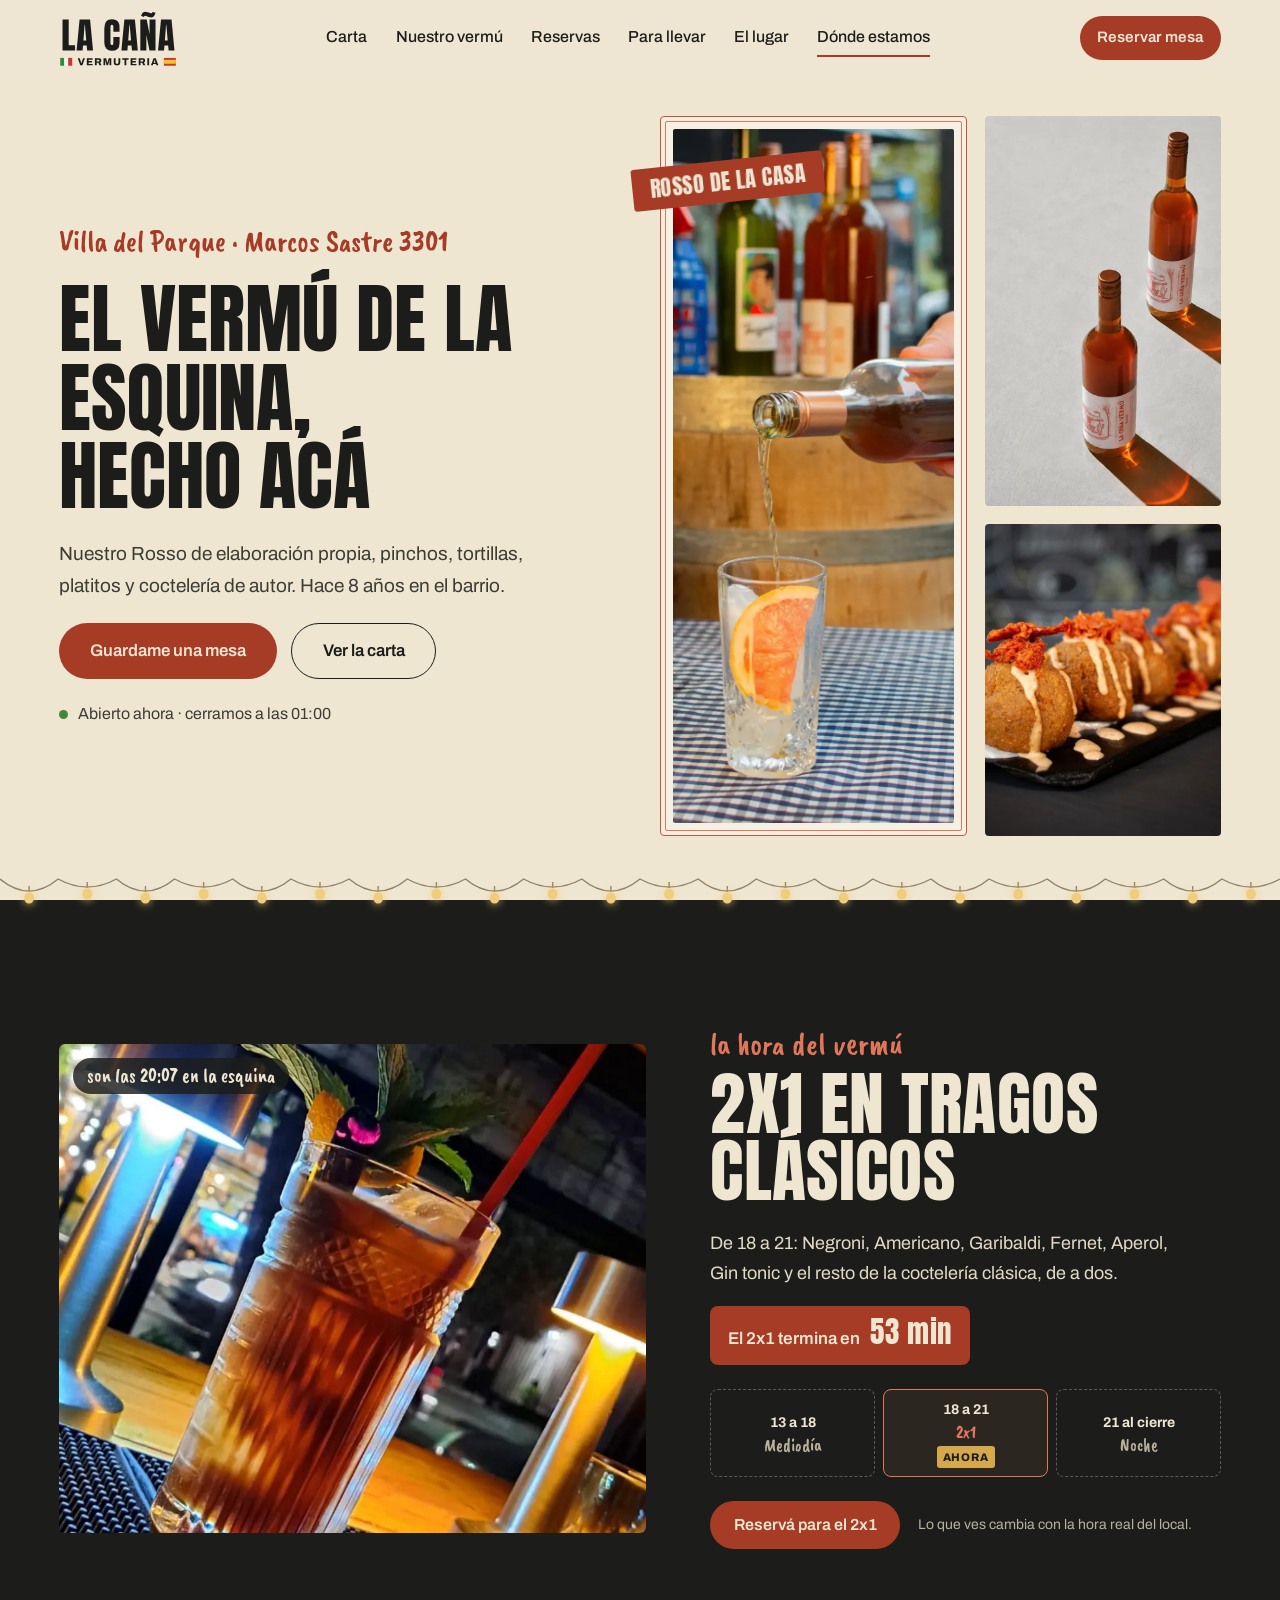
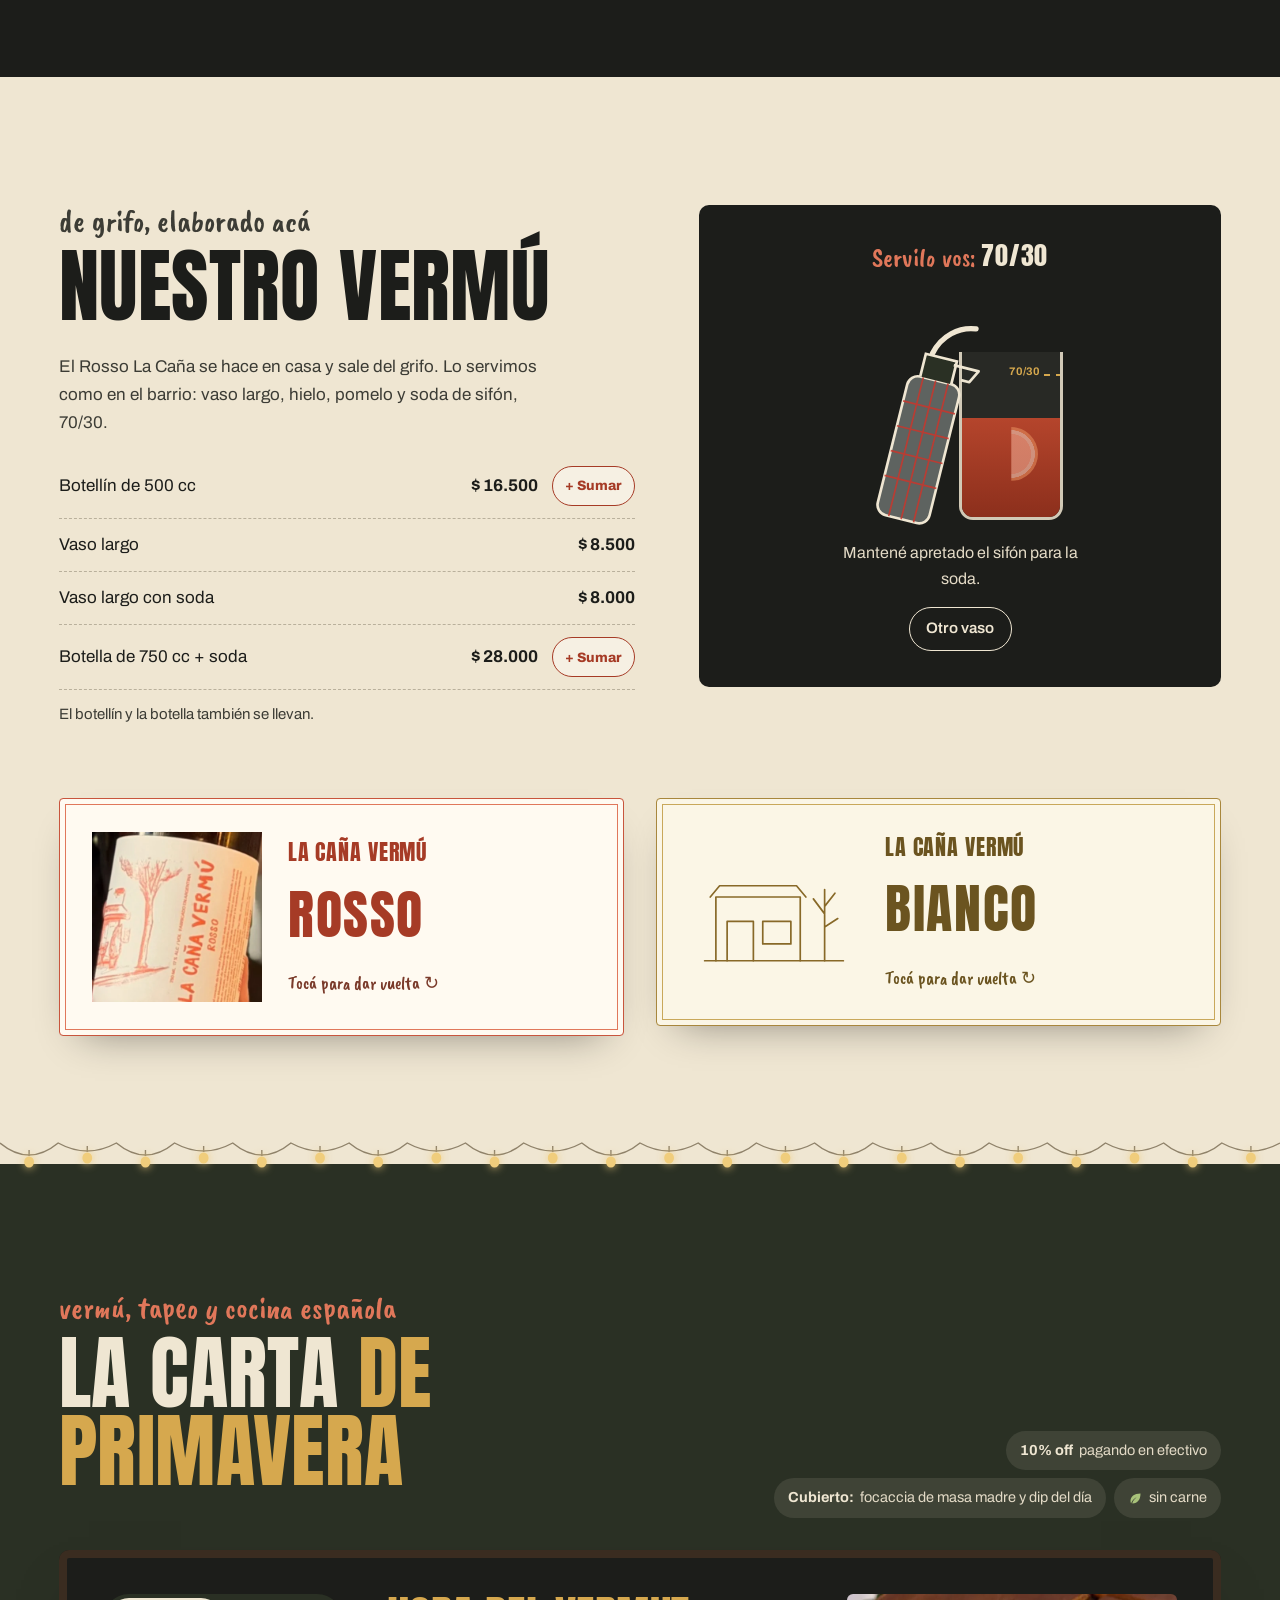
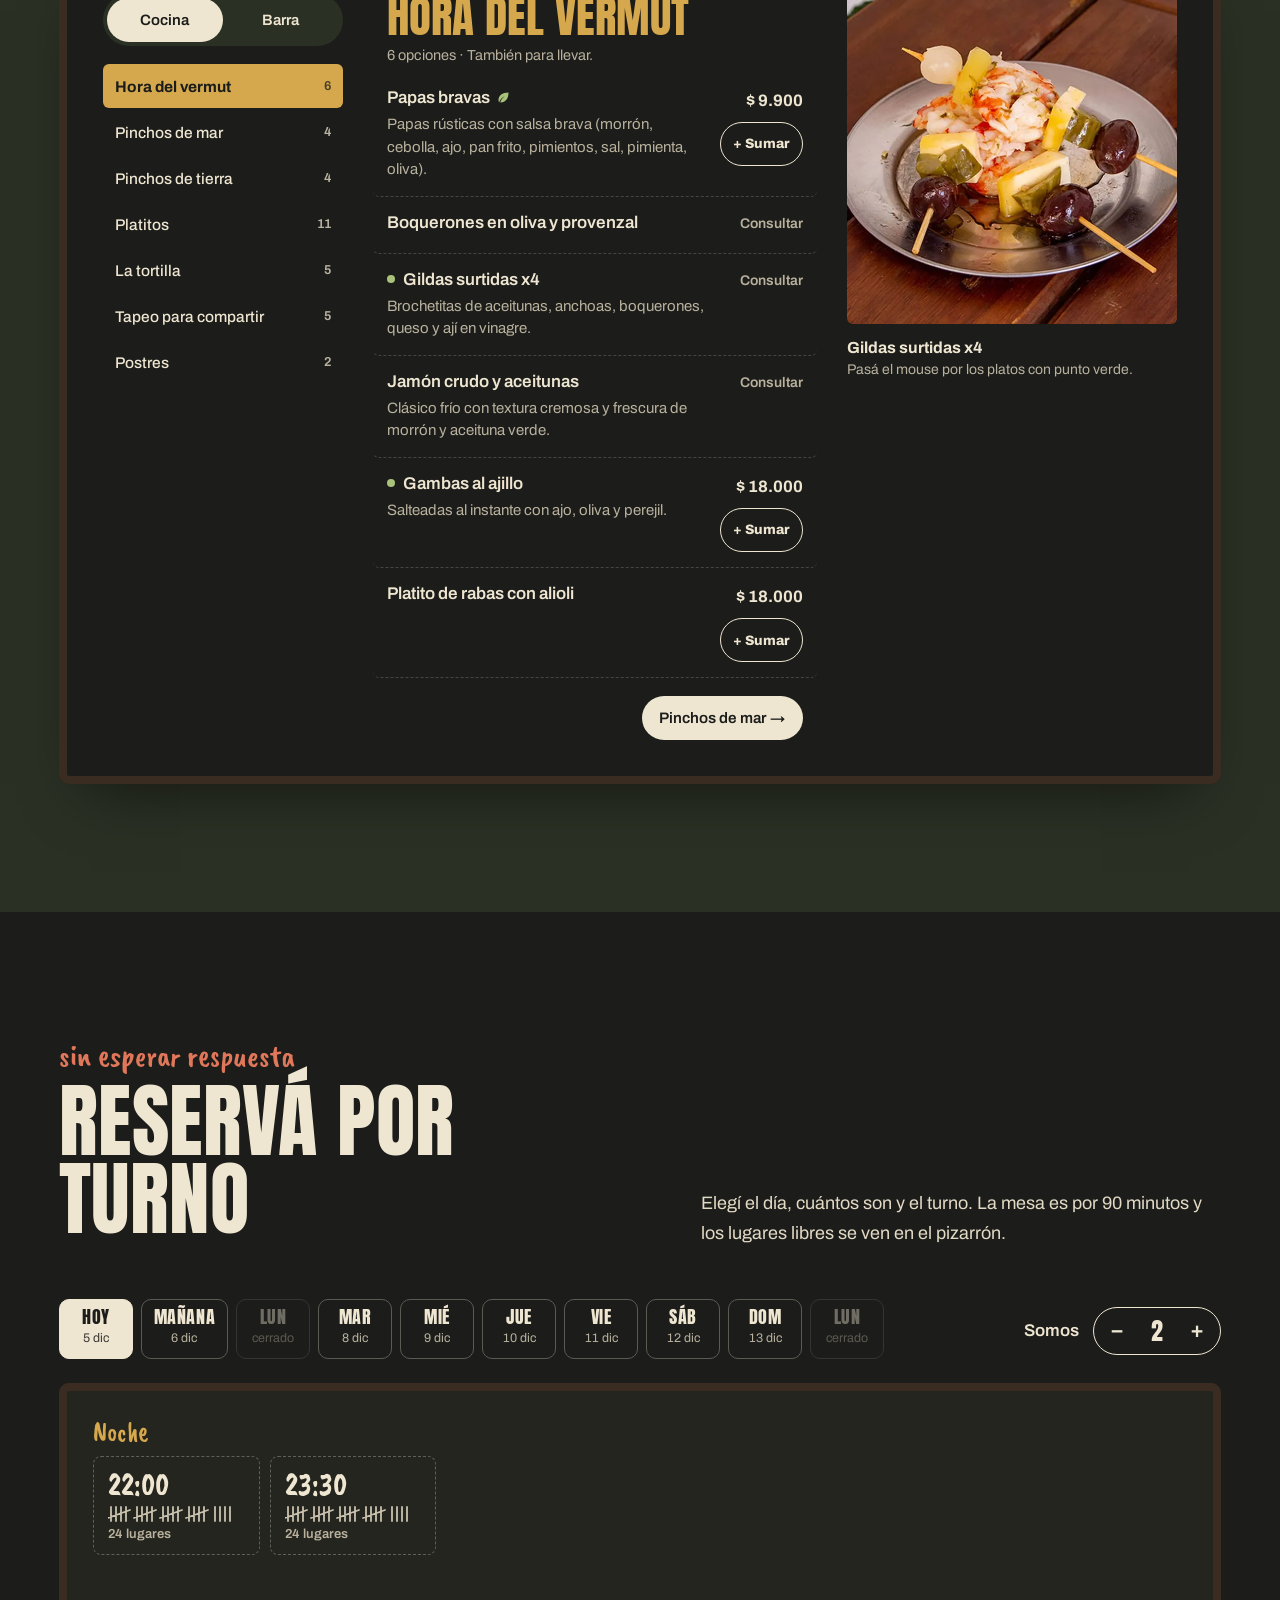
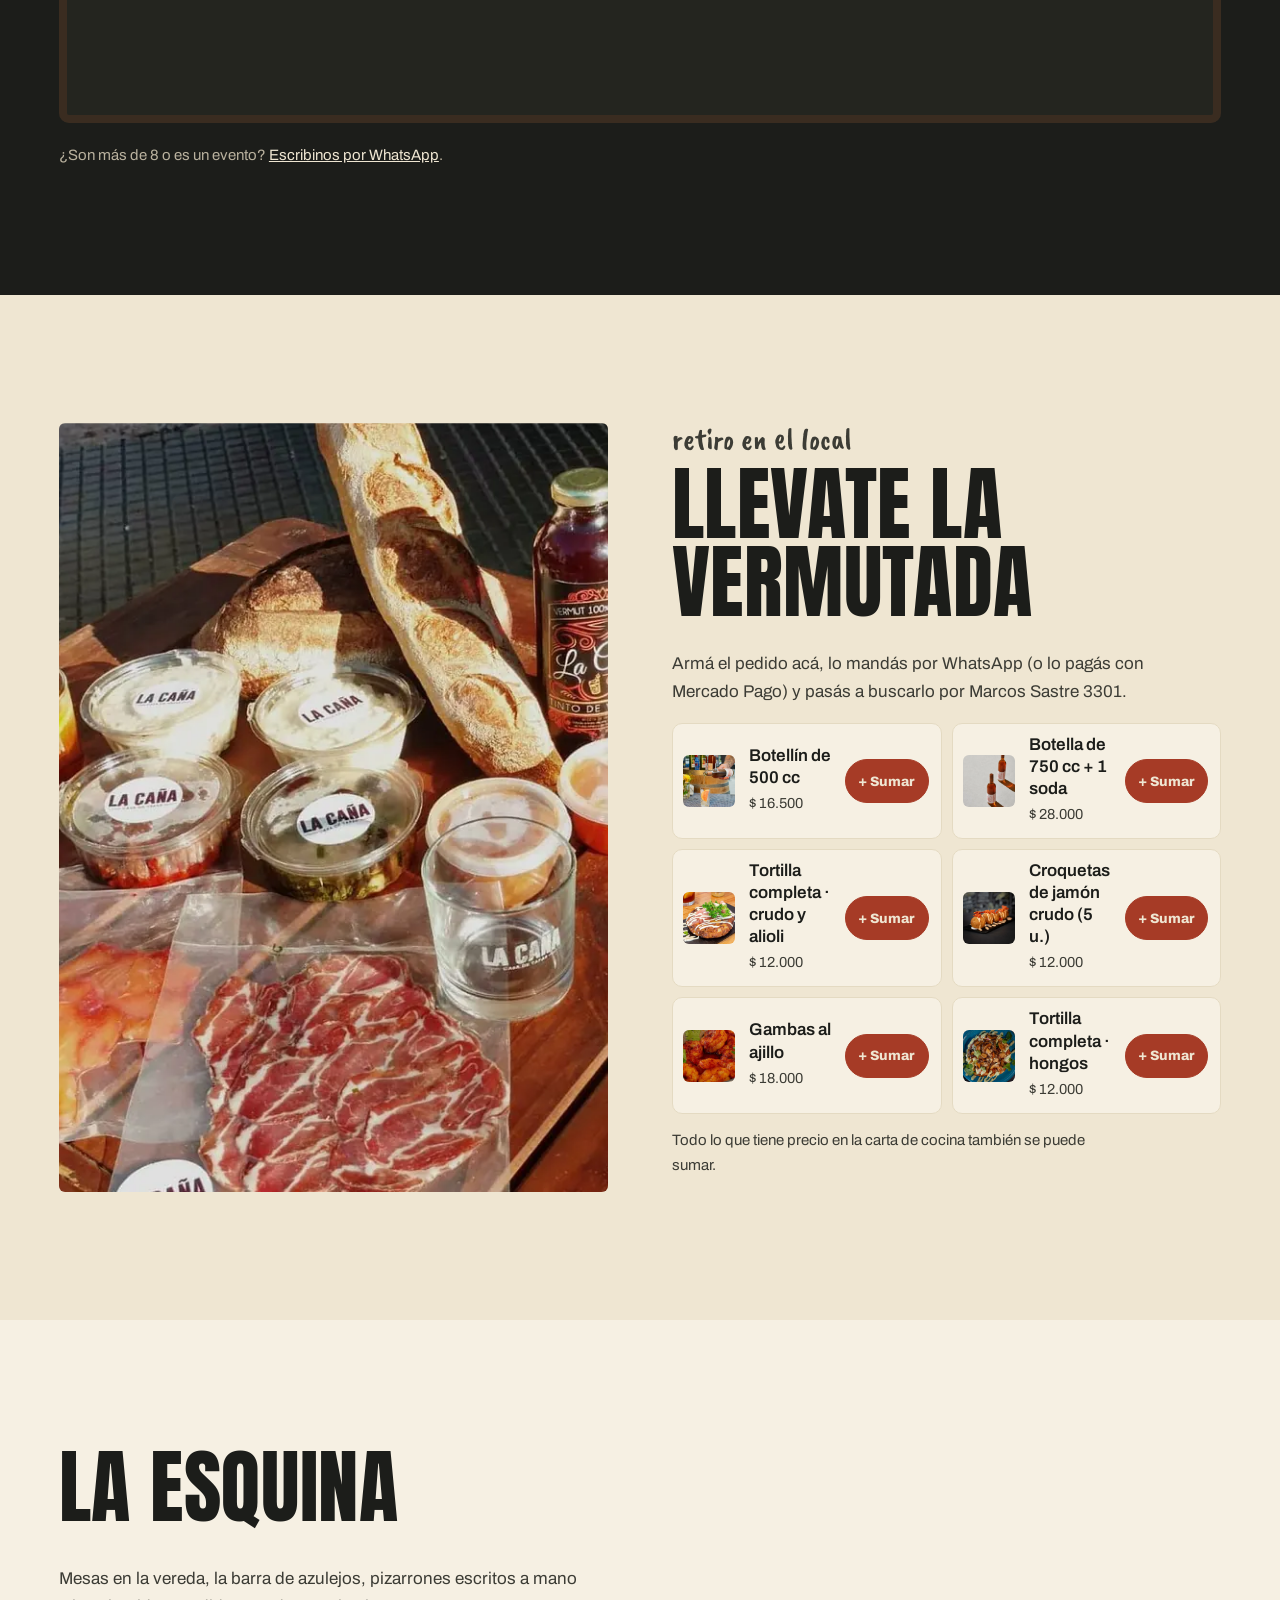
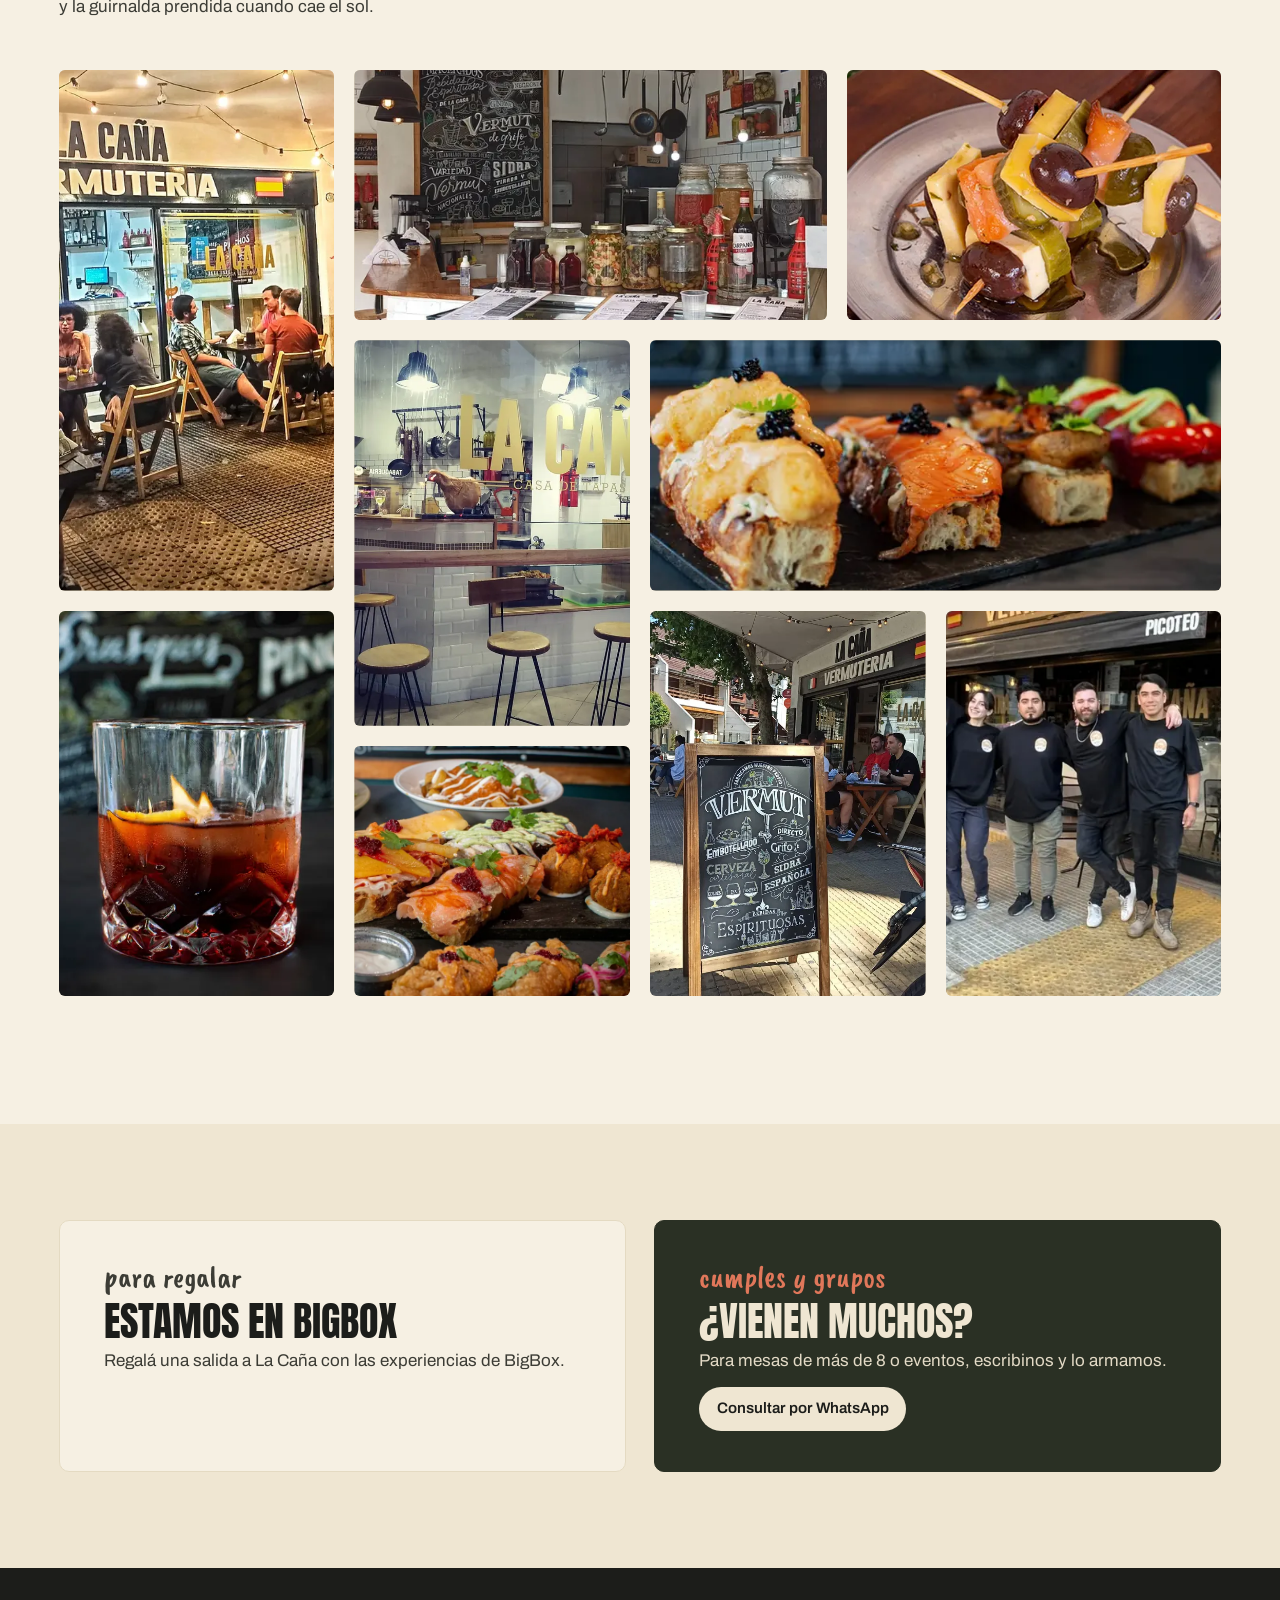
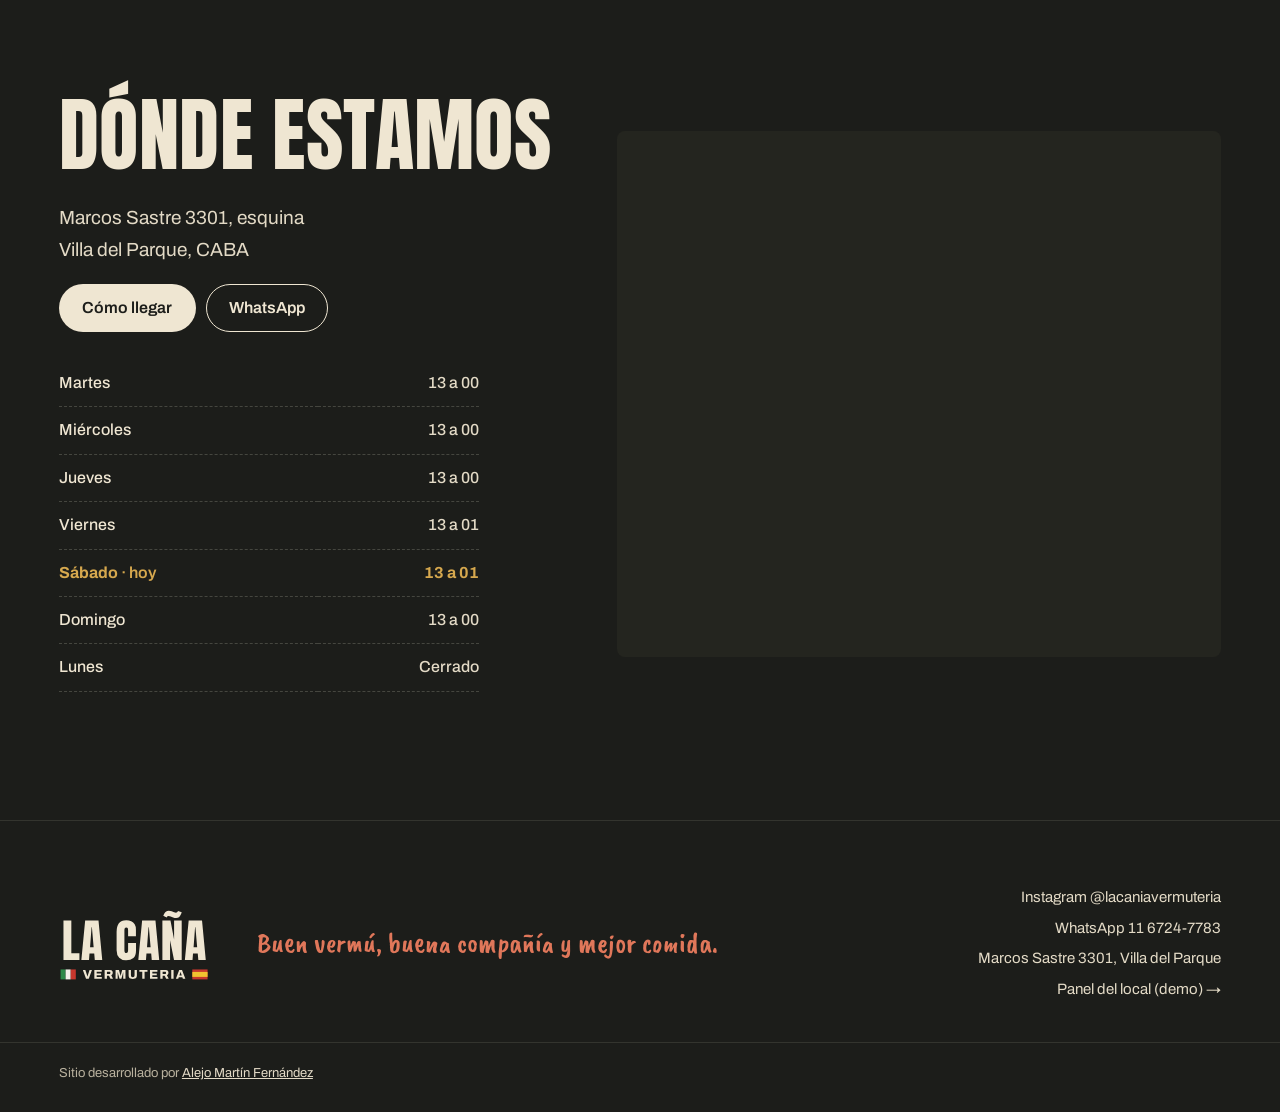
==== index.html @ fa213307 "Demo La Caña Vermutería: hero, reloj del vermú, sifón 70/30, carta por temporadas, pizarrón de turno" ====
<!doctype html>
<html lang="es">
<head>
<meta charset="utf-8">
<meta name="viewport" content="width=device-width, initial-scale=1, viewport-fit=cover">
<title>La Caña Vermutería · Vermú propio, tapas y reservas en Villa del Parque</title>
<meta name="description" content="Vermutería de esquina en Villa del Parque: vermú Rosso de elaboración propia, pinchos, tortillas, platitos y coctelería de autor. Mirá la carta y reservá tu mesa online. Marcos Sastre 3301, CABA.">
<meta name="theme-color" content="#efe6d2">
<link rel="canonical" href="https://la-cana-vermuteria.vercel.app/">
<meta property="og:type" content="website">
<meta property="og:url" content="https://la-cana-vermuteria.vercel.app/">
<meta property="og:title" content="La Caña Vermutería · la esquina del vermú">
<meta property="og:description" content="Vermú propio, pinchos, tortillas y coctelería de autor en Villa del Parque. Carta de temporada y reservas online.">
<meta property="og:image" content="https://la-cana-vermuteria.vercel.app/img/og.jpg">
<meta property="og:image:width" content="1200">
<meta property="og:image:height" content="630">
<meta property="og:locale" content="es_AR">
<meta name="twitter:card" content="summary_large_image">
<meta name="twitter:image" content="https://la-cana-vermuteria.vercel.app/img/og.jpg">
<link rel="icon" href="img/favicon.svg" type="image/svg+xml">
<link rel="preload" href="fonts/anton.woff" as="font" type="font/woff" crossorigin>
<link rel="preload" href="fonts/archivo.woff" as="font" type="font/woff" crossorigin>
<link rel="preload" href="img/hero-vermu-800.webp" as="image" type="image/webp" media="(max-width: 899px)">
<link rel="preload" href="img/hero-vermu-1200.webp" as="image" type="image/webp" media="(min-width: 900px)">
<script>
  // intro: solo con JS y sin movimiento reducido (sin parpadeo: se decide antes de pintar)
  (function () { var d = document.documentElement; d.classList.add('js');
    if (!matchMedia('(prefers-reduced-motion: reduce)').matches) d.classList.add('con-intro'); })();
</script>
<link rel="stylesheet" href="kit/kit.css?v=3">
<link rel="stylesheet" href="css/style.css?v=3">
<script type="application/ld+json">
{"@context":"https://schema.org","@type":"BarOrPub","name":"La Caña Vermutería","servesCuisine":["Española","Tapas"],"address":{"@type":"PostalAddress","streetAddress":"Marcos Sastre 3301","addressLocality":"Villa del Parque, CABA","addressCountry":"AR"},"telephone":"+54 9 11 6724-7783","url":"https://la-cana-vermuteria.vercel.app/","image":"https://la-cana-vermuteria.vercel.app/img/og.jpg","openingHours":["Tu-Th 13:00-24:00","Fr-Sa 13:00-01:00","Su 13:00-24:00"],"sameAs":["https://www.instagram.com/lacaniavermuteria/"],"acceptsReservations":"True"}
</script>
</head>
<body>

<!-- ============ INTRO: la etiqueta se dibuja ============ -->
<div class="intro" aria-hidden="true">
  <div class="intro__in">
    <svg class="intro__esquina" viewBox="0 0 320 200" fill="none">
      <g class="trazo" stroke="#e0775a" stroke-width="2.4" stroke-linecap="round" stroke-linejoin="round">
        <path pathLength="1" d="M8 188h304"/>
        <path pathLength="1" d="M34 188V70h164v118"/>
        <path pathLength="1" d="M24 70l18-20h148l18 20"/>
        <path pathLength="1" d="M52 188v-74h50v74M118 114h62v44h-62z"/>
        <path pathLength="1" d="M56 92h138"/>
        <path pathLength="1" d="M258 188V62M258 104l-22-28M258 92l20-26M258 124l26-16M246 86l-16-6M268 74l10-18"/>
        <path pathLength="1" d="M120 186l14-22 14 22M128 175h12"/>
      </g>
      <path class="cable" d="M24 46q46 22 92 0t92 0" stroke="#6b6a60" stroke-width="1.2"/>
      <g class="luces">
        <circle cx="38" cy="53" r="4.5"/><circle cx="70" cy="57" r="4.5"/><circle cx="104" cy="49" r="4.5"/>
        <circle cx="136" cy="51" r="4.5"/><circle cx="168" cy="56" r="4.5"/><circle cx="198" cy="48" r="4.5"/>
      </g>
    </svg>
    <div class="intro__cartel">
      <span class="intro__l1"><span>LA CAÑA</span></span>
      <span class="intro__l2"><i class="flag flag--it"></i><span>VERMUTERIA</span><i class="flag flag--es"></i></span>
    </div>
  </div>
</div>

<!-- ============ BARRA ============ -->
<header class="barra" data-barra>
  <a class="barra__logo" href="#inicio" aria-label="La Caña Vermutería, inicio"><img src="img/logo-oscuro.svg" alt="La Caña Vermutería" width="393" height="196"></a>
  <nav class="barra__nav" aria-label="Secciones">
    <a href="#carta">Carta</a>
    <a href="#vermu">Nuestro vermú</a>
    <a href="#reservar">Reservas</a>
    <a href="#llevar">Para llevar</a>
    <a href="#lugar">El lugar</a>
    <a href="#donde">Dónde estamos</a>
  </nav>
  <div class="barra__acc">
    <a class="btn btn--rosso btn--chico" href="#reservar" data-reservar>Reservar<span class="solo-desk">&nbsp;mesa</span></a>
    <button class="barra__menu" type="button" aria-label="Abrir menú" aria-expanded="false" aria-controls="menu" data-menu-abrir>
      <svg viewBox="0 0 24 24" aria-hidden="true"><path d="M4 7h16M4 12h16M4 17h16"/></svg>
    </button>
  </div>
</header>

<div class="menu" id="menu" hidden data-menu>
  <div class="menu__top">
    <img src="img/logo-tiza.svg" alt="" width="393" height="196">
    <button type="button" class="menu__x" aria-label="Cerrar menú" data-menu-cerrar><svg viewBox="0 0 24 24" aria-hidden="true"><path d="M6 6l12 12M18 6L6 18"/></svg></button>
  </div>
  <nav class="menu__links" aria-label="Secciones">
    <a href="#carta" style="--d:0">Carta</a>
    <a href="#vermu" style="--d:1">Nuestro vermú</a>
    <a href="#reservar" style="--d:2">Reservas</a>
    <a href="#llevar" style="--d:3">Para llevar</a>
    <a href="#lugar" style="--d:4">El lugar</a>
    <a href="#donde" style="--d:5">Dónde estamos</a>
  </nav>
  <p class="menu__pie">Marcos Sastre 3301 · Villa del Parque<br><span data-estado-txt>Martes a domingo desde las 13</span></p>
</div>

<main id="inicio">

<!-- ============ HERO B: el vaso ============ -->
<section class="hero" aria-labelledby="hero-t">
  <div class="hero__txt">
    <p class="hero__kicker tiza"><span class="mask"><span>Villa del Parque · Marcos Sastre 3301</span></span></p>
    <h1 id="hero-t" class="hero__t">
      <span class="mask"><span>El vermú de la</span></span>
      <span class="mask"><span>esquina,</span></span>
      <span class="mask"><span>hecho acá</span></span>
    </h1>
    <p class="hero__lead aparece" style="--d:4">Nuestro Rosso de elaboración propia, pinchos, tortillas, platitos y coctelería de autor. Hace 8 años en el barrio.</p>
    <div class="hero__ctas aparece" style="--d:5">
      <a class="btn btn--rosso btn--grande" href="#reservar" data-reservar>Guardame una mesa</a>
      <a class="btn btn--linea btn--grande" href="#carta">Ver la carta</a>
    </div>
    <p class="hero__estado aparece" style="--d:6"><span class="punto" data-estado-punto></span><span data-estado-txt>Martes a domingo desde las 13</span></p>
  </div>
  <div class="hero__fotos">
    <figure class="etiqueta-marco hero__principal descubre">
      <picture>
        <source media="(min-width: 900px)" srcset="img/hero-vermu-1200.webp">
        <img src="img/hero-vermu-800.webp" alt="Sirviendo el vermú Rosso de la casa en un vaso con hielo y pomelo" width="800" height="1000" fetchpriority="high" decoding="async">
      </picture>
    </figure>
    <figure class="hero__chica hero__chica--a descubre" style="--d:2"><img src="img/botellas.webp" alt="Dos botellas de La Caña Vermú Rosso con su etiqueta dibujada" width="900" height="1125" decoding="async"></figure>
    <figure class="hero__chica hero__chica--b descubre" style="--d:3"><img src="img/croquetas-wide.webp" alt="Croquetas cremosas sobre pizarra" width="900" height="720" decoding="async"></figure>
    <span class="sello" aria-hidden="true">Rosso de la casa</span>
  </div>
</section>

<div class="guirnalda" aria-hidden="true" data-guirnalda></div>

<!-- ============ WOW A: el reloj del vermú ============ -->
<section class="reloj seccion seccion--pizarra" id="hora" aria-labelledby="reloj-t" data-reloj>
  <div class="contenedor reloj__grid">
    <figure class="reloj__foto descubre">
      <img data-reloj-img src="img/momento-noche.webp" alt="" width="1100" height="786" loading="lazy" decoding="async">
      <figcaption class="reloj__hora" data-reloj-hora>—</figcaption>
    </figure>
    <div class="reloj__txt">
      <p class="tiza tiza--coral entra">la hora del vermú</p>
      <h2 id="reloj-t" class="titulo entra" data-reloj-t>La esquina prendida</h2>
      <p class="reloj__p entra" data-reloj-p>Guirnalda encendida, pinchos y coctelería de autor.</p>
      <div class="reloj__cuenta entra" data-reloj-cuenta hidden></div>
      <div class="reloj__franjas entra" role="tablist" aria-label="Momentos del día">
        <button type="button" role="tab" data-momento="mediodia"><b>13 a 18</b><span>Mediodía</span></button>
        <button type="button" role="tab" data-momento="2x1"><b>18 a 21</b><span>2x1</span></button>
        <button type="button" role="tab" data-momento="noche"><b>21 al cierre</b><span>Noche</span></button>
      </div>
      <div class="reloj__acc entra">
        <a class="btn btn--rosso" href="#reservar" data-reloj-cta>Reservá tu mesa</a>
        <span class="reloj__nota" data-reloj-nota>Lo que ves cambia con la hora real del local.</span>
      </div>
    </div>
  </div>
</section>

<!-- ============ NUESTRO VERMÚ: etiquetas que giran + sifón 70/30 ============ -->
<section class="vermu seccion" id="vermu" aria-labelledby="vermu-t">
  <div class="contenedor vermu__grid">
    <div class="vermu__intro">
      <p class="tiza tiza--rosso entra">de grifo, elaborado acá</p>
      <h2 id="vermu-t" class="titulo entra">Nuestro vermú</h2>
      <p class="entra">El Rosso La Caña se hace en casa y sale del grifo. Lo servimos como en el barrio: vaso largo, hielo, pomelo y soda de sifón, 70/30.</p>
      <ul class="formatos entra" data-formatos>
        <li><span>Botellín de 500 cc</span><b>$ 16.500</b><span class="formatos__qty" data-kit-qty="botellin"></span></li>
        <li><span>Vaso largo</span><b>$ 8.500</b></li>
        <li><span>Vaso largo con soda</span><b>$ 8.000</b></li>
        <li><span>Botella de 750 cc + soda</span><b>$ 28.000</b><span class="formatos__qty" data-kit-qty="botella-soda"></span></li>
      </ul>
      <p class="vermu__nota entra">El botellín y la botella también se llevan.</p>
    </div>

    <div class="etiquetas" data-etiquetas aria-label="Nuestros vermús">
      <article class="etq" data-etq tabindex="0" role="button" aria-pressed="false" aria-label="Rosso La Caña: tocá para ver cómo lo servimos">
        <div class="etq__in">
          <div class="etq__cara etq__frente">
            <img src="img/etiqueta.webp" alt="" width="430" height="430" loading="lazy" decoding="async">
            <span class="etq__marca">La Caña vermú</span>
            <span class="etq__tipo">Rosso</span>
            <span class="etq__girar">Tocá para dar vuelta ↻</span>
          </div>
          <div class="etq__cara etq__dorso">
            <span class="etq__tipo">Rosso</span>
            <p>Nuestro vermú de grifo, elaborado artesanalmente. El de todos los días.</p>
            <ul><li>Con soda 70/30 y pomelo</li><li>Vaso largo, botellín o botella</li><li>Base del Americano, el Negroni y el Del Valle</li></ul>
          </div>
        </div>
      </article>
      <article class="etq etq--bianco" data-etq tabindex="0" role="button" aria-pressed="false" aria-label="Bianco La Caña: tocá para ver dónde lo usamos">
        <div class="etq__in">
          <div class="etq__cara etq__frente">
            <svg class="etq__dibujo" viewBox="0 0 160 120" fill="none" aria-hidden="true"><g stroke="#8a6d2c" stroke-width="1.8" stroke-linecap="round" stroke-linejoin="round"><path d="M6 112h148"/><path d="M18 112V44h90v68"/><path d="M12 44l10-12h82l10 12"/><path d="M30 112V70h28v42M68 70h30v24H68z"/><path d="M134 112V36M134 62l-12-16M134 54l11-14M134 76l14-9"/></g></svg>
            <span class="etq__marca">La Caña vermú</span>
            <span class="etq__tipo">Bianco</span>
            <span class="etq__girar">Tocá para dar vuelta ↻</span>
          </div>
          <div class="etq__cara etq__dorso">
            <span class="etq__tipo">Bianco</span>
            <p>Nuestro vermú blanco, el de los tragos más frescos.</p>
            <ul><li>Vermú con pomelo: Bianco, Campari y jugo de pomelo</li><li>Cagnamomo: con albahaca, almíbar de limón y cardamomo</li></ul>
          </div>
        </div>
      </article>
    </div>

    <div class="sifon" data-sifon>
      <p class="sifon__t">Servilo vos: <b>70/30</b></p>
      <div class="sifon__escena">
        <button type="button" class="sifon__btn" data-sifon-btn aria-label="Mantené apretado el sifón para servir la soda">
          <svg viewBox="0 0 90 210" aria-hidden="true">
            <g class="sifon__cuerpo">
              <rect x="20" y="70" width="50" height="134" rx="10" fill="#d9e6e3" fill-opacity=".35" stroke="#efe6d2" stroke-width="2.5"/>
              <path d="M20 96h50M20 120h50M20 144h50M20 168h50M33 70v134M45 70v134M57 70v134" stroke="#c8372d" stroke-width="1.6" opacity=".85"/>
              <path d="M30 70V48h30v22" fill="#2a3024" stroke="#efe6d2" stroke-width="2.5"/>
              <path d="M58 52h24l-6 12h-8" fill="none" stroke="#efe6d2" stroke-width="2.5" stroke-linejoin="round"/>
              <path class="sifon__palanca" d="M36 46c4-18 18-30 34-32" fill="none" stroke="#efe6d2" stroke-width="5" stroke-linecap="round"/>
            </g>
          </svg>
        </button>
        <div class="sifon__vaso" data-sifon-vaso aria-hidden="true">
          <div class="sifon__vermu"></div>
          <div class="sifon__soda" data-sifon-soda></div>
          <div class="sifon__chorro" data-sifon-chorro></div>
          <span class="sifon__marca"></span>
          <span class="sifon__pomelo"></span>
        </div>
      </div>
      <p class="sifon__msg" aria-live="polite" data-sifon-msg>Mantené apretado el sifón para la soda.</p>
      <div class="sifon__acc">
        <button type="button" class="btn btn--linea btn--chico" data-sifon-reset>Otro vaso</button>
        <a class="btn btn--rosso btn--chico" href="#reservar" data-reservar data-sifon-cta hidden>Vení a probarlo</a>
      </div>
    </div>
  </div>
</section>

<div class="guirnalda" aria-hidden="true" data-guirnalda></div>

<!-- ============ CARTA (kit) ============ -->
<section class="carta seccion seccion--frente" id="carta" aria-labelledby="carta-t">
  <div class="contenedor">
    <div class="carta__head">
      <div>
        <p class="tiza tiza--coral entra">vermú, tapeo y cocina española</p>
        <h2 id="carta-t" class="titulo entra">La carta <span class="carta__temp" data-temp-nombre>de primavera</span></h2>
      </div>
      <ul class="carta__info entra">
        <li><b>10% off</b> pagando en efectivo</li>
        <li><b>Cubierto:</b> focaccia de masa madre y dip del día</li>
        <li><span class="hoja" aria-hidden="true"></span> sin carne</li>
      </ul>
    </div>

    <div class="pizarra entra">
      <div class="carta__nav" data-carta-nav>
        <div class="seg" role="group" aria-label="Cocina o barra">
          <button type="button" data-grupo="cocina" aria-pressed="true">Cocina</button>
          <button type="button" data-grupo="barra" aria-pressed="false">Barra</button>
        </div>
        <div class="carta__secs" data-secs role="tablist" aria-label="Secciones de la carta"></div>
      </div>
      <div class="carta__cuerpo">
        <div class="carta__head-sec" data-sec-head aria-live="polite"></div>
        <div data-kit="carta" class="carta__kit"></div>
        <div class="carta__pasos" data-pasos>
          <button type="button" class="btn btn--linea-tiza btn--chico" data-paso="-1">←</button>
          <button type="button" class="btn btn--tiza btn--chico" data-paso="1">→</button>
        </div>
      </div>
      <figure class="carta__foto" data-carta-foto aria-hidden="true">
        <img src="img/carta/croquetas.webp" alt="" width="640" height="640" data-carta-foto-img>
        <figcaption data-carta-foto-txt>Pasá el mouse por los platos con punto verde.</figcaption>
      </figure>
    </div>
  </div>
</section>

<!-- ============ WOW C: pizarrón de turnos (reservas del kit) ============ -->
<section class="reservas seccion seccion--pizarra" id="reservar" aria-labelledby="reservar-t">
  <div class="contenedor">
    <div class="reservas__head">
      <div>
        <p class="tiza tiza--coral entra">sin esperar respuesta</p>
        <h2 id="reservar-t" class="titulo entra">Reservá por turno</h2>
      </div>
      <p class="entra reservas__lead">Elegí el día, cuántos son y el turno. La mesa es por 90 minutos y los lugares libres se ven en el pizarrón.</p>
    </div>
    <div class="turnos entra" data-turnos>
      <div class="turnos__ctrl">
        <div class="turnos__dias" data-dias role="radiogroup" aria-label="Día"></div>
        <div class="turnos__pers">
          <span id="tp-l">Somos</span>
          <div class="stepper" role="group" aria-labelledby="tp-l">
            <button type="button" data-pers="-1" aria-label="Una persona menos">−</button>
            <output data-pers-n>2</output>
            <button type="button" data-pers="1" aria-label="Una persona más">+</button>
          </div>
        </div>
      </div>
      <div class="turnos__pizarron" data-pizarron aria-live="polite">
        <p class="turnos__cargando">Anotando los turnos…</p>
      </div>
      <p class="turnos__pie">¿Son más de 8 o es un evento? <a href="https://wa.me/5491167247783?text=Hola%20La%20Ca%C3%B1a!%20Quiero%20consultar%20por%20una%20mesa%20grande" target="_blank" rel="noopener">Escribinos por WhatsApp</a>.</p>
    </div>
  </div>
</section>

<!-- ============ PARA LLEVAR ============ -->
<section class="llevar seccion" id="llevar" aria-labelledby="llevar-t">
  <div class="contenedor llevar__grid">
    <figure class="llevar__foto descubre"><img src="img/para-llevar.webp" alt="Botellas de vermú La Caña, potes y fiambres envasados para llevar" width="1000" height="800" loading="lazy" decoding="async"></figure>
    <div class="llevar__txt">
      <p class="tiza tiza--rosso entra">retiro en el local</p>
      <h2 id="llevar-t" class="titulo entra">Llevate la vermutada</h2>
      <p class="entra">Armá el pedido acá, lo mandás por WhatsApp (o lo pagás con Mercado Pago) y pasás a buscarlo por Marcos Sastre 3301.</p>
      <ul class="llevar__lista entra" data-llevar></ul>
      <p class="llevar__nota entra">Todo lo que tiene precio en la carta de cocina también se puede sumar.</p>
    </div>
  </div>
</section>

<!-- ============ EL LUGAR ============ -->
<section class="lugar seccion seccion--tiza2" id="lugar" aria-labelledby="lugar-t">
  <div class="contenedor">
    <div class="lugar__head">
      <h2 id="lugar-t" class="titulo entra">La esquina</h2>
      <p class="entra">Mesas en la vereda, la barra de azulejos, pizarrones escritos a mano y la guirnalda prendida cuando cae el sol.</p>
    </div>
  </div>
  <div class="galeria" data-galeria>
    <div class="galeria__pista" data-pista>
      <figure class="g g--alta descubre"><img src="img/g/esquina-noche-600.webp" srcset="img/g/esquina-noche-600.webp 600w, img/g/esquina-noche-1000.webp 922w" sizes="(min-width: 900px) 30vw, 78vw" alt="La esquina de noche con mesas en la vereda y un saxofonista" width="922" height="1152" loading="lazy" decoding="async"></figure>
      <figure class="g g--ancha descubre" style="--d:1"><img src="img/g/barra-600.webp" srcset="img/g/barra-600.webp 600w, img/g/barra-1000.webp 1000w" sizes="(min-width: 900px) 40vw, 78vw" alt="La barra con pizarrones de vermut de grifo y frascos" width="1000" height="800" loading="lazy" decoding="async"></figure>
      <figure class="g descubre" style="--d:2"><img src="img/g/gildas-mesa-600.webp" srcset="img/g/gildas-mesa-600.webp 600w, img/g/gildas-mesa-1000.webp 1000w" sizes="(min-width: 900px) 24vw, 78vw" alt="Gildas sobre plato de peltre" width="1000" height="1000" loading="lazy" decoding="async"></figure>
      <figure class="g g--alta descubre" style="--d:1"><img src="img/g/salon-600.webp" srcset="img/g/salon-600.webp 600w, img/g/salon-1000.webp 864w" sizes="(min-width: 900px) 24vw, 78vw" alt="El salón con banquetas altas y el vinilo dorado La Caña casa de tapas" width="864" height="1080" loading="lazy" decoding="async"></figure>
      <figure class="g g--ancha descubre" style="--d:2"><img src="img/g/tabla-pinchos-600.webp" srcset="img/g/tabla-pinchos-600.webp 600w, img/g/tabla-pinchos-1000.webp 1000w" sizes="(min-width: 900px) 40vw, 78vw" alt="Tabla de pinchos sobre pan tostado" width="1000" height="625" loading="lazy" decoding="async"></figure>
      <figure class="g descubre" style="--d:3"><img src="img/g/vermu-naranja-600.webp" srcset="img/g/vermu-naranja-600.webp 600w, img/g/vermu-naranja-1000.webp 1000w" sizes="(min-width: 900px) 24vw, 78vw" alt="Vermú con naranja en vaso tallado" width="1000" height="1000" loading="lazy" decoding="async"></figure>
      <figure class="g g--alta descubre" style="--d:1"><img src="img/g/pizarron-600.webp" srcset="img/g/pizarron-600.webp 600w, img/g/pizarron-1000.webp 1000w" sizes="(min-width: 900px) 24vw, 78vw" alt="Pizarrón de vermut en la vereda" width="1000" height="1250" loading="lazy" decoding="async"></figure>
      <figure class="g g--ancha descubre" style="--d:2"><img src="img/g/equipo-600.webp" srcset="img/g/equipo-600.webp 600w, img/g/equipo-1000.webp 1000w" sizes="(min-width: 900px) 40vw, 78vw" alt="El equipo de La Caña frente a la vermutería" width="1000" height="800" loading="lazy" decoding="async"></figure>
      <figure class="g g--alta descubre" style="--d:3"><img src="img/g/tapeo-600.webp" srcset="img/g/tapeo-600.webp 600w, img/g/tapeo-1000.webp 1000w" sizes="(min-width: 900px) 24vw, 78vw" alt="Tapeo con pinchos y croquetas" width="1000" height="1250" loading="lazy" decoding="async"></figure>
    </div>
    <div class="galeria__flechas">
      <button type="button" class="flecha" data-gal="-1" aria-label="Fotos anteriores">←</button>
      <button type="button" class="flecha" data-gal="1" aria-label="Más fotos">→</button>
    </div>
  </div>
</section>

<!-- ============ REGALÁ / GRUPOS ============ -->
<section class="extras seccion" aria-label="Regalos y grupos">
  <div class="contenedor extras__grid">
    <div class="extra entra">
      <p class="tiza tiza--rosso">para regalar</p>
      <h3>Estamos en BigBox</h3>
      <p>Regalá una salida a La Caña con las experiencias de BigBox.</p>
    </div>
    <div class="extra extra--osc entra" style="--d:1">
      <p class="tiza tiza--coral">cumples y grupos</p>
      <h3>¿Vienen muchos?</h3>
      <p>Para mesas de más de 8 o eventos, escribinos y lo armamos.</p>
      <a class="btn btn--tiza btn--chico" href="https://wa.me/5491167247783?text=Hola%20La%20Ca%C3%B1a!%20Quiero%20consultar%20por%20un%20evento" target="_blank" rel="noopener">Consultar por WhatsApp</a>
    </div>
  </div>
</section>

<!-- ============ DÓNDE ============ -->
<section class="donde seccion seccion--pizarra" id="donde" aria-labelledby="donde-t">
  <div class="contenedor donde__grid">
    <div class="donde__txt">
      <h2 id="donde-t" class="titulo entra">Dónde estamos</h2>
      <p class="donde__dir entra">Marcos Sastre 3301, esquina<br>Villa del Parque, CABA</p>
      <div class="donde__acc entra">
        <a class="btn btn--tiza" href="https://www.google.com/maps/search/?api=1&amp;query=La+Ca%C3%B1a+Vermuter%C3%ADa+Marcos+Sastre+3301+CABA" target="_blank" rel="noopener">Cómo llegar</a>
        <a class="btn btn--linea-tiza" href="https://wa.me/5491167247783" target="_blank" rel="noopener">WhatsApp</a>
      </div>
      <table class="horario entra" data-horario>
        <caption class="sr">Horarios</caption>
        <tbody>
          <tr data-dia="2"><th scope="row">Martes</th><td>13 a 00</td></tr>
          <tr data-dia="3"><th scope="row">Miércoles</th><td>13 a 00</td></tr>
          <tr data-dia="4"><th scope="row">Jueves</th><td>13 a 00</td></tr>
          <tr data-dia="5"><th scope="row">Viernes</th><td>13 a 01</td></tr>
          <tr data-dia="6"><th scope="row">Sábado</th><td>13 a 01</td></tr>
          <tr data-dia="0"><th scope="row">Domingo</th><td>13 a 00</td></tr>
          <tr data-dia="1"><th scope="row">Lunes</th><td>Cerrado</td></tr>
        </tbody>
      </table>
    </div>
    <div class="donde__mapa descubre">
      <iframe title="Mapa: La Caña Vermutería, Marcos Sastre 3301" src="https://www.google.com/maps?q=Marcos+Sastre+3301,+Villa+del+Parque,+CABA&amp;z=16&amp;output=embed" loading="lazy" referrerpolicy="no-referrer-when-downgrade"></iframe>
    </div>
  </div>
</section>
</main>

<footer class="pie">
  <div class="contenedor pie__grid">
    <img class="pie__logo" src="img/logo-tiza.svg" alt="La Caña Vermutería" width="393" height="196" loading="lazy">
    <p class="pie__frase tiza tiza--coral">Buen vermú, buena compañía y mejor comida.</p>
    <ul class="pie__links">
      <li><a href="https://www.instagram.com/lacaniavermuteria/" target="_blank" rel="noopener">Instagram @lacaniavermuteria</a></li>
      <li><a href="https://wa.me/5491167247783" target="_blank" rel="noopener">WhatsApp 11 6724-7783</a></li>
      <li>Marcos Sastre 3301, Villa del Parque</li>
      <li><a class="pie__panel" href="admin/" target="_blank" rel="noopener">Panel del local (demo) →</a></li>
    </ul>
  </div>
  <p class="pie__credito">Sitio desarrollado por <a href="https://alejomfernandez.com.ar" target="_blank" rel="noopener">Alejo Martín Fernández</a></p>
</footer>

<script type="module" src="js/main.js?v=3"></script>
</body>
</html>
---- kit/kit.css ----
/* KIT DEMOS — estilos de módulos y popups.
   Todo sale de las variables --kit-* que arma core/theme.js desde cliente.json → marca.
   Cada demo puede pisar cualquier variable o clase .kit-* en su propio CSS. */

:root {
  --kit-bg: #fff; --kit-surface: #fff; --kit-text: #151515; --kit-muted: #666; --kit-primary: #111; --kit-on-primary: #fff;
  --kit-accent: #fc0; --kit-on-accent: #111; --kit-border: #ddd; --kit-ok: #1f9d55; --kit-warn: #d97706; --kit-danger: #d42a1d;
  --kit-font-head: inherit; --kit-font-body: inherit; --kit-head-case: uppercase;
  --kit-radius: 14px; --kit-radius-btn: 12px; --kit-border-w: 1.5px; --kit-shadow: 0 10px 30px -12px rgba(0,0,0,.35);
  --kit-ease: cubic-bezier(.2,.8,.2,1); --kit-z: 9000;
}
.kit-root, .kit-root *, .kit-root *::before, .kit-root *::after { box-sizing: border-box; }
.kit-root [hidden], .kit-root[hidden] { display: none !important; }
.kit-root { font-family: var(--kit-font-body); color: var(--kit-text); -webkit-tap-highlight-color: transparent; }
.kit-sr { position: absolute !important; width: 1px; height: 1px; overflow: hidden; clip: rect(0 0 0 0); white-space: nowrap; }
html.kit-lock { overflow: hidden; }
html.kit-lock body { overflow: hidden; touch-action: none; }

/* ---------- botones ---------- */
.kit-btn {
  appearance: none; display: inline-flex; align-items: center; justify-content: center; gap: .45em;
  min-height: 44px; padding: .7em 1.15em; border: var(--kit-border-w) solid var(--kit-primary); border-radius: var(--kit-radius-btn);
  background: var(--kit-primary); color: var(--kit-on-primary); font: 700 .95rem/1.1 var(--kit-font-body); text-decoration: none;
  cursor: pointer; transition: transform .15s var(--kit-ease), filter .15s, background .2s, box-shadow .2s; white-space: nowrap;
}
.kit-btn:hover { filter: brightness(1.08); }
.kit-btn:active { transform: translateY(1px) scale(.98); }
.kit-btn:focus-visible, .kit-chip:focus-visible, .kit-tab:focus-visible, .kit-add:focus-visible, .kit-x:focus-visible { outline: 3px solid var(--kit-accent); outline-offset: 2px; }
.kit-btn--ghost { background: var(--kit-surface); color: var(--kit-text); border-color: var(--kit-border); }
.kit-btn--danger { background: var(--kit-danger); border-color: var(--kit-danger); color: #fff; }
.kit-btn--danger-t { color: var(--kit-danger); }
.kit-btn--sm { min-height: 36px; padding: .45em .85em; font-size: .85rem; }
.kit-btn--big { min-height: 54px; font-size: 1.05rem; font-family: var(--kit-font-head); text-transform: var(--kit-head-case); letter-spacing: .02em; }
.kit-btn--block { width: 100%; }
.kit-btn[disabled] { opacity: .55; cursor: not-allowed; }
.kit-btn.is-loading { position: relative; color: transparent !important; }
.kit-btn.is-loading::after { content: ""; position: absolute; width: 20px; height: 20px; border: 2.5px solid var(--kit-on-primary); border-right-color: transparent; border-radius: 50%; animation: kit-spin .7s linear infinite; }
.kit-icon { appearance: none; width: 36px; height: 36px; display: inline-grid; place-items: center; border: var(--kit-border-w) solid var(--kit-border); border-radius: 10px; background: var(--kit-surface); color: var(--kit-text); cursor: pointer; font-size: 1rem; }
.kit-icon--danger { color: var(--kit-danger); }
.kit-icon[disabled] { opacity: .35; cursor: default; }
.kit-row { display: flex; gap: .6rem; flex-wrap: wrap; align-items: center; }
.kit-row--end { justify-content: flex-end; } .kit-row--center { justify-content: center; } .kit-row--between { justify-content: space-between; }
.kit-row--stack { flex-direction: column; align-items: stretch; }

/* ---------- badges / tags ---------- */
.kit-badge { display: inline-flex; align-items: center; gap: .3em; padding: .28em .6em; border-radius: 999px; font: 700 .72rem/1 var(--kit-font-body); letter-spacing: .02em; background: color-mix(in srgb, var(--kit-text) 9%, var(--kit-surface)); color: var(--kit-text); white-space: nowrap; }
.kit-badge--ok { background: color-mix(in srgb, var(--kit-ok) 16%, var(--kit-surface)); color: color-mix(in srgb, var(--kit-ok) 75%, #000); }
.kit-badge--warn { background: color-mix(in srgb, var(--kit-warn) 18%, var(--kit-surface)); color: color-mix(in srgb, var(--kit-warn) 70%, #000); }
.kit-badge--danger, .kit-badge--off { background: color-mix(in srgb, var(--kit-danger) 14%, var(--kit-surface)); color: color-mix(in srgb, var(--kit-danger) 80%, #000); }
.kit-badge--new { background: var(--kit-accent); color: var(--kit-on-accent); animation: kit-pulse 1.4s ease-in-out 3; }
.kit-tag { display: inline-grid; place-items: center; width: 1.15em; height: 1.15em; vertical-align: -.12em; margin-left: .15em; color: var(--kit-primary); }
.kit-tag svg { width: 100%; height: 100%; }
.kit-tag--txt { width: auto; height: auto; font-size: .7em; padding: .15em .45em; border-radius: 999px; background: var(--kit-accent); color: var(--kit-on-accent); }

/* ---------- carta ---------- */
.kit-carta { --kit-cols: 1; }
.kit-tabs { display: flex; gap: .5rem; overflow-x: auto; scrollbar-width: none; padding: 2px 2px 10px; margin-bottom: .5rem; scroll-snap-type: x proximity; }
.kit-tabs::-webkit-scrollbar { display: none; }
.kit-tab {
  appearance: none; flex: 0 0 auto; scroll-snap-align: start; min-height: 44px; padding: .55em 1.1em;
  border: var(--kit-border-w) solid var(--kit-text); border-radius: var(--kit-radius-btn); background: var(--kit-surface); color: var(--kit-text);
  font: 700 .95rem/1 var(--kit-font-head); text-transform: var(--kit-head-case); letter-spacing: .03em; cursor: pointer; transition: background .2s, color .2s, transform .15s;
}
.kit-tab.is-on { background: var(--kit-primary); border-color: var(--kit-primary); color: var(--kit-on-primary); }
.kit-carta__panel { display: grid; grid-template-columns: repeat(var(--kit-cols), minmax(0, 1fr)); gap: 0 2rem; }
.kit-item {
  display: grid; grid-template-columns: auto minmax(0, 1fr) auto; gap: .9rem; align-items: center; padding: 1rem 0;
  border-bottom: var(--kit-border-w) dashed var(--kit-border); min-width: 0;
  animation: kit-up .5s var(--kit-ease) both; animation-delay: calc(var(--i, 0) * 45ms);
}
.kit-item:not(:has(.kit-item__foto)) { grid-template-columns: minmax(0, 1fr) auto; }
.kit-item.is-off { opacity: .55; }
.kit-item__foto { width: 64px; height: 64px; object-fit: cover; border-radius: calc(var(--kit-radius) * .7); }
.kit-item__name { margin: 0 0 .25rem; font: 400 1.2rem/1.05 var(--kit-font-head); text-transform: var(--kit-head-case); }
.kit-item__n { margin-right: .5em; color: var(--kit-primary); }
.kit-item__desc { margin: 0; color: var(--kit-muted); font-size: .9rem; line-height: 1.4; }
.kit-item__side { display: flex; flex-direction: column; align-items: flex-end; gap: .45rem; }
.kit-price { font: 700 1.05rem/1 var(--kit-font-body); white-space: nowrap; }
.kit-price--na { font-size: .85rem; color: var(--kit-muted); font-weight: 600; }
.kit-add {
  appearance: none; min-height: 40px; padding: .45em .9em; border: var(--kit-border-w) solid var(--kit-primary); border-radius: var(--kit-radius-btn);
  background: var(--kit-surface); color: var(--kit-primary); font: 800 .85rem/1 var(--kit-font-body); cursor: pointer; white-space: nowrap;
  transition: background .2s, color .2s, transform .12s;
}
.kit-add:hover { background: var(--kit-primary); color: var(--kit-on-primary); }
.kit-add:active { transform: scale(.94); }
.kit-step { display: inline-flex; align-items: center; border: var(--kit-border-w) solid var(--kit-primary); border-radius: var(--kit-radius-btn); background: var(--kit-primary); color: var(--kit-on-primary); overflow: hidden; animation: kit-pop .25s var(--kit-ease); }
.kit-step button { appearance: none; width: 38px; height: 38px; border: 0; background: transparent; color: inherit; font: 800 1.15rem/1 var(--kit-font-body); cursor: pointer; }
.kit-step button:disabled { opacity: .35; cursor: default; }
.kit-step output { min-width: 1.6em; text-align: center; font-weight: 800; }
.kit-step--lg button { width: 46px; height: 46px; }
.kit-step--lg output { min-width: 2.2em; font-size: 1.15rem; }
@media (min-width: 900px) { .kit-carta { --kit-cols: 2; } }

/* ---------- botón flotante del carrito ---------- */
.kit-fab {
  position: fixed; z-index: calc(var(--kit-z) - 2); right: max(14px, env(safe-area-inset-right)); bottom: max(14px, env(safe-area-inset-bottom));
  display: flex; align-items: center; gap: .7rem; padding: .55rem 1rem .55rem .6rem; min-height: 58px;
  border: var(--kit-border-w) solid var(--kit-text); border-radius: var(--kit-radius-btn); background: var(--kit-primary); color: var(--kit-on-primary);
  box-shadow: var(--kit-shadow); cursor: pointer; font-family: var(--kit-font-body); text-align: left;
  animation: kit-in-up .45s var(--kit-ease) both;
}
.kit-fab__ico { width: 40px; height: 40px; display: grid; place-items: center; border-radius: calc(var(--kit-radius-btn) * .8); background: color-mix(in srgb, var(--kit-on-primary) 16%, transparent); }
.kit-fab__ico svg { width: 22px; height: 22px; fill: none; stroke: currentColor; stroke-width: 2; stroke-linejoin: round; }
.kit-fab__txt { display: flex; flex-direction: column; line-height: 1.1; }
.kit-fab__label { font: 400 1rem/1 var(--kit-font-head); text-transform: var(--kit-head-case); letter-spacing: .03em; }
.kit-fab__total { font-weight: 700; font-size: .9rem; opacity: .92; }
.kit-fab__n { position: absolute; top: -9px; left: -9px; min-width: 26px; height: 26px; padding: 0 6px; display: grid; place-items: center; border-radius: 999px; background: var(--kit-accent); color: var(--kit-on-accent); font: 800 .8rem/1 var(--kit-font-body); border: 2px solid var(--kit-text); }
.kit-fab.bump { animation: kit-bump .45s var(--kit-ease); }
.kit-fly { position: fixed; z-index: var(--kit-z); width: 54px; height: 54px; margin: -27px 0 0 -27px; border-radius: 50%; background: var(--kit-accent); overflow: hidden; pointer-events: none; transition: transform .6s cubic-bezier(.5,-.3,.7,1), opacity .6s; box-shadow: 0 4px 14px rgba(0,0,0,.25); }
.kit-fly img { width: 100%; height: 100%; object-fit: cover; }

/* píldora "probá el panel" (solo demo) */
.kit-demo-pill {
  position: fixed; z-index: calc(var(--kit-z) - 3); left: max(14px, env(safe-area-inset-left)); bottom: max(14px, env(safe-area-inset-bottom));
  display: inline-flex; align-items: center; gap: .5rem; min-height: 44px; padding: .55rem .9rem; border-radius: 999px; background: var(--kit-surface); color: var(--kit-text);
  border: var(--kit-border-w) solid var(--kit-text); box-shadow: var(--kit-shadow); font: 700 .8rem/1 var(--kit-font-body); text-decoration: none;
  opacity: 0; transform: translateY(20px); transition: opacity .4s, transform .4s var(--kit-ease);
}
.kit-demo-pill.is-in { opacity: 1; transform: none; }
html.kit-lock .kit-demo-pill { opacity: 0; pointer-events: none; transform: translateY(20px); }
.kit-demo-pill__dot { width: 8px; height: 8px; border-radius: 50%; background: var(--kit-ok); box-shadow: 0 0 0 0 var(--kit-ok); animation: kit-ping 2s infinite; }
@media (max-width: 640px) { html.kit-has-cart .kit-demo-pill { bottom: calc(max(14px, env(safe-area-inset-bottom)) + 70px); } }

/* ---------- popups ---------- */
.kit-pop { position: fixed; inset: 0; z-index: var(--kit-z); display: grid; place-items: center; padding: 16px; }
.kit-pop__back { position: absolute; inset: 0; background: color-mix(in srgb, var(--kit-text) 55%, transparent); opacity: 0; transition: opacity .25s; }
.kit-pop__box {
  position: relative; width: min(520px, 100%); max-height: min(88vh, 100%); max-height: min(88dvh, 100%); display: flex; flex-direction: column;
  background: var(--kit-bg); color: var(--kit-text); border: var(--kit-border-w) solid var(--kit-text); border-radius: var(--kit-radius);
  box-shadow: var(--kit-shadow); outline: none; overflow: hidden;
  opacity: 0; transform: translateY(24px) scale(.97); transition: opacity .25s, transform .3s var(--kit-ease);
}
.kit-pop.is-open .kit-pop__back { opacity: 1; }
.kit-pop.is-open .kit-pop__box { opacity: 1; transform: none; }
.kit-pop.is-closing .kit-pop__box { transform: translateY(16px) scale(.98); }
.kit-pop__head { color: var(--kit-text); margin: 0; display: flex; align-items: center; justify-content: space-between; gap: 1rem; padding: 14px 14px 10px 20px; border-bottom: var(--kit-border-w) solid var(--kit-border); background: var(--kit-bg); }
.kit-pop__title { margin: 0; font: 400 1.35rem/1.05 var(--kit-font-head); text-transform: var(--kit-head-case); letter-spacing: .02em; }
.kit-pop--sm .kit-pop__head { border-bottom: 0; padding-bottom: 0; }
.kit-pop__body { padding: 16px 20px 20px; overflow: auto; overscroll-behavior: contain; -webkit-overflow-scrolling: touch; }
.kit-x { appearance: none; flex: 0 0 auto; width: 42px; height: 42px; display: grid; place-items: center; border: var(--kit-border-w) solid var(--kit-border); border-radius: 50%; background: var(--kit-surface); color: var(--kit-text); cursor: pointer; transition: transform .2s; }
.kit-x:hover { transform: rotate(90deg); }
.kit-x svg { width: 18px; height: 18px; stroke: currentColor; stroke-width: 2.4; stroke-linecap: round; }
.kit-pop--sm .kit-pop__box { width: min(420px, 100%); }
.kit-pop--editor .kit-pop__box { width: min(560px, 100%); }
.kit-pop--resv .kit-pop__box { width: min(600px, 100%); }

/* drawer: hoja inferior en mobile, panel lateral en desktop */
.kit-pop--drawer { place-items: end stretch; padding: 0; }
.kit-pop--drawer .kit-pop__box { width: 100%; max-height: 92vh; max-height: 92dvh; border-radius: var(--kit-radius) var(--kit-radius) 0 0; border-bottom: 0; transform: translateY(100%); }
.kit-pop--drawer .kit-pop__body { padding: 0; display: flex; flex-direction: column; min-height: 0; flex: 1; overflow: hidden; }
.kit-pop--drawer.is-closing .kit-pop__box { transform: translateY(100%); }
@media (min-width: 760px) {
  .kit-pop--drawer { place-items: stretch end; }
  .kit-pop--drawer .kit-pop__box { width: min(440px, 100%); height: 100%; max-height: none; border-radius: 0; border: 0; border-left: var(--kit-border-w) solid var(--kit-text); transform: translateX(100%); }
  .kit-pop--drawer.is-closing .kit-pop__box { transform: translateX(100%); }
}

/* ---------- carrito / checkout ---------- */
.kit-cart__scroll { flex: 1; overflow: auto; overscroll-behavior: contain; padding: 8px 20px 16px; }
.kit-lines { list-style: none; margin: 0 0 12px; padding: 0; }
.kit-line { display: grid; grid-template-columns: 52px minmax(0, 1fr) auto; gap: .75rem; align-items: center; padding: .7rem 0; border-bottom: var(--kit-border-w) dashed var(--kit-border); animation: kit-up .35s var(--kit-ease) both; }
.kit-line__img { width: 52px; height: 52px; border-radius: 10px; object-fit: cover; background: color-mix(in srgb, var(--kit-primary) 14%, var(--kit-surface)); display: block; }
.kit-line__body { display: flex; flex-direction: column; min-width: 0; }
.kit-line__body b { font: 400 1.05rem/1.1 var(--kit-font-head); text-transform: var(--kit-head-case); overflow-wrap: anywhere; }
.kit-line__body span { color: var(--kit-muted); font-size: .88rem; }
.kit-cart__foot { color: var(--kit-text); margin: 0; padding: 12px 20px max(16px, env(safe-area-inset-bottom)); border-top: var(--kit-border-w) solid var(--kit-text); background: var(--kit-surface); }
.kit-sum { display: grid; gap: .3rem; margin-bottom: .7rem; font-size: .92rem; }
.kit-sum > div { display: flex; justify-content: space-between; }
.kit-sum__total { font-size: 1.1rem; }
.kit-sum__total b { font: 400 1.5rem/1 var(--kit-font-head); }
.kit-empty { text-align: center; padding: 2.5rem 1.5rem; display: grid; gap: .5rem; justify-items: center; }
.kit-empty__t { font: 400 1.35rem/1.1 var(--kit-font-head); text-transform: var(--kit-head-case); margin: 0; }
.kit-empty p { margin: 0; color: var(--kit-muted); }
.kit-empty .kit-btn { margin-top: .8rem; }

/* ---------- formularios ---------- */
.kit-form { display: grid; gap: .85rem; }
.kit-field { display: grid; gap: .35rem; min-width: 0; }
.kit-field > span, .kit-label, .kit-pay legend { font: 700 .78rem/1 var(--kit-font-body); text-transform: uppercase; letter-spacing: .06em; color: var(--kit-muted); }
.kit-field input, .kit-field textarea, .kit-field select {
  width: 100%; min-height: 46px; padding: .7em .85em; border: var(--kit-border-w) solid var(--kit-border); border-radius: calc(var(--kit-radius-btn) * .8);
  background: var(--kit-surface); color: var(--kit-text); font: 500 16px/1.3 var(--kit-font-body); transition: border-color .2s, box-shadow .2s;
}
.kit-field textarea { resize: vertical; min-height: 64px; }
.kit-field input:focus, .kit-field textarea:focus, .kit-field select:focus { outline: none; border-color: var(--kit-primary); box-shadow: 0 0 0 3px color-mix(in srgb, var(--kit-primary) 22%, transparent); }
.kit-field-row { display: grid; grid-template-columns: 1fr 1fr; gap: .75rem; }
.kit-check { display: flex; align-items: center; gap: .6rem; font-weight: 600; cursor: pointer; }
.kit-check input { width: 20px; height: 20px; accent-color: var(--kit-primary); }
.kit-seg { display: grid; grid-auto-flow: column; grid-auto-columns: 1fr; gap: 0; padding: 4px; margin: 0; border: var(--kit-border-w) solid var(--kit-border); border-radius: var(--kit-radius-btn); background: var(--kit-surface); }
.kit-seg label { position: relative; }
.kit-seg input { position: absolute; opacity: 0; inset: 0; cursor: pointer; }
.kit-seg span { display: grid; place-items: center; min-height: 42px; border-radius: calc(var(--kit-radius-btn) * .75); font-weight: 700; font-size: .9rem; transition: background .2s, color .2s; text-align: center; padding: 0 .4rem; }
.kit-seg input:checked + span { background: var(--kit-primary); color: var(--kit-on-primary); }
.kit-seg input:focus-visible + span { outline: 3px solid var(--kit-accent); }
.kit-sedes { border: 0; padding: 0; margin: .1rem 0 0; min-width: 0; }
.kit-sedes legend { font: 700 .78rem/1 var(--kit-font-body); text-transform: uppercase; letter-spacing: .06em; color: var(--kit-muted); margin-bottom: .55rem; padding: 0; }
.kit-sedes__list { display: grid; grid-template-columns: repeat(auto-fill, minmax(min(100%, 9.5rem), 1fr)); gap: .5rem; }
.kit-sede { position: relative; display: block; cursor: pointer; min-width: 0; }
.kit-sede input { position: absolute; opacity: 0; inset: 0; cursor: pointer; }
.kit-sede span { display: flex; flex-direction: column; justify-content: center; gap: .15rem; min-height: 56px; padding: .55rem .8rem; border: var(--kit-border-w) solid var(--kit-border); border-radius: var(--kit-radius); background: var(--kit-surface); transition: background .2s, color .2s, border-color .2s; }
.kit-sede b { font-size: .95rem; line-height: 1.15; overflow-wrap: anywhere; }
.kit-sede small { font-size: .8rem; line-height: 1.25; opacity: .8; overflow-wrap: anywhere; }
.kit-sede input:checked + span { background: var(--kit-primary); color: var(--kit-on-primary); border-color: var(--kit-primary); }
.kit-sede input:focus-visible + span { outline: 3px solid var(--kit-accent); outline-offset: 2px; }
.kit-line__nota { font-style: normal; font-size: .82rem; color: var(--kit-muted); overflow-wrap: anywhere; }
.kit-pay { display: grid; gap: .5rem; border: 0; padding: 0; margin: .2rem 0 0; }
.kit-pay legend { margin-bottom: .5rem; }
.kit-pay__opt { position: relative; display: block; cursor: pointer; }
.kit-pay__opt input { position: absolute; opacity: 0; }
.kit-pay__card { display: grid; gap: .15rem; padding: .8rem 1rem .8rem 2.7rem; border: var(--kit-border-w) solid var(--kit-border); border-radius: var(--kit-radius-btn); background: var(--kit-surface); transition: border-color .2s, background .2s; position: relative; }
.kit-pay__card::before { content: ""; position: absolute; left: 1rem; top: 50%; width: 18px; height: 18px; margin-top: -9px; border-radius: 50%; border: 2px solid var(--kit-border); background: var(--kit-surface); transition: border .2s; }
.kit-pay__card small { color: var(--kit-muted); }
.kit-pay__opt input:checked + .kit-pay__card { border-color: var(--kit-primary); background: color-mix(in srgb, var(--kit-primary) 7%, var(--kit-surface)); }
.kit-pay__opt input:checked + .kit-pay__card::before { border: 6px solid var(--kit-primary); }
.kit-pay__opt input:focus-visible + .kit-pay__card { outline: 3px solid var(--kit-accent); }
.kit-msg { margin: 0 0 .6rem; padding: .6rem .8rem; border-radius: 10px; background: color-mix(in srgb, var(--kit-danger) 12%, var(--kit-surface)); color: color-mix(in srgb, var(--kit-danger) 85%, #000); font-weight: 600; font-size: .9rem; }
.kit-msg.shake { animation: kit-shake .35s; }
.kit-hint { color: var(--kit-muted); font-size: .88rem; margin: 0; }
.kit-error { padding: 1rem; color: var(--kit-danger); }

/* chips (días, horas, filtros) */
.kit-chips { display: flex; gap: .5rem; flex-wrap: wrap; }
.kit-chips--scroll { flex-wrap: nowrap; overflow-x: auto; scrollbar-width: none; padding: 2px 2px 6px; margin: 0 -2px; scroll-snap-type: x proximity; }
.kit-chips--scroll::-webkit-scrollbar { display: none; }
.kit-chips--grid { display: grid; grid-template-columns: repeat(auto-fill, minmax(74px, 1fr)); }
.kit-chips--grid > .kit-hint { grid-column: 1 / -1; }
.kit-chip {
  appearance: none; flex: 0 0 auto; scroll-snap-align: start; display: inline-flex; flex-direction: column; align-items: center; justify-content: center; gap: .15rem;
  min-height: 44px; padding: .45em .8em; border: var(--kit-border-w) solid var(--kit-border); border-radius: calc(var(--kit-radius-btn) * .8);
  background: var(--kit-surface); color: var(--kit-text); font: 700 .92rem/1 var(--kit-font-body); cursor: pointer; transition: background .15s, color .15s, border-color .15s, transform .12s;
}
.kit-chip small { font-weight: 600; font-size: .7rem; opacity: .8; }
.kit-chip:not([disabled]):hover { border-color: var(--kit-primary); }
.kit-chip.is-on { background: var(--kit-primary); border-color: var(--kit-primary); color: var(--kit-on-primary); animation: kit-pop .22s var(--kit-ease); }
.kit-chip[disabled] { opacity: .45; cursor: not-allowed; text-decoration: none; }
.kit-chip.is-full { text-decoration: line-through; }
.kit-chip--day { min-width: 72px; padding: .55em .7em; }
.kit-chip--day b { font-family: var(--kit-font-head); font-weight: 400; text-transform: var(--kit-head-case); font-size: 1rem; }

/* reservas */
.kit-resv { display: grid; gap: 1.1rem; }
.kit-resv__row { display: flex; align-items: center; justify-content: space-between; gap: 1rem; }
.kit-resv__block { display: grid; gap: .55rem; min-width: 0; }
.kit-resv__datos { display: grid; gap: .8rem; }
@media (min-width: 560px) { .kit-resv__datos { grid-template-columns: 1fr 1fr; } .kit-field--full { grid-column: 1 / -1; } }
.kit-resv .kit-step { background: var(--kit-surface); color: var(--kit-text); border-color: var(--kit-text); }
[data-kit="reservas"] .kit-resv { padding: clamp(16px, 4vw, 28px); background: var(--kit-bg); border: var(--kit-border-w) solid var(--kit-text); border-radius: var(--kit-radius); box-shadow: var(--kit-shadow); }

/* confirmaciones */
.kit-done { text-align: center; display: grid; gap: .55rem; justify-items: center; padding: .5rem 0 .3rem; }
.kit-done h3 { margin: .3rem 0 0; font: 400 1.6rem/1.05 var(--kit-font-head); text-transform: var(--kit-head-case); }
.kit-done p { margin: 0 0 .6rem; color: var(--kit-muted); max-width: 34ch; }
.kit-done__ico { width: 68px; height: 68px; border-radius: 50%; display: grid; place-items: center; background: var(--kit-primary); color: var(--kit-on-primary); animation: kit-pop .45s var(--kit-ease); }
.kit-done--warn .kit-done__ico { background: var(--kit-warn); color: #fff; }
.kit-done__ico svg { width: 34px; height: 34px; fill: none; stroke: currentColor; stroke-width: 3; stroke-linecap: round; stroke-linejoin: round; stroke-dasharray: 30; animation: kit-draw .5s .2s backwards; }
.kit-confirm p { margin: .2rem 0 1.2rem; font-size: 1.02rem; line-height: 1.45; }
.kit-sim { display: grid; gap: .8rem; }
.kit-sim__tag { justify-self: start; margin: 0; padding: .25em .6em; border-radius: 6px; background: var(--kit-accent); color: var(--kit-on-accent); font: 800 .72rem/1 var(--kit-font-body); letter-spacing: .1em; }
.kit-sim p { margin: 0; color: var(--kit-muted); }
.kit-sim__total { display: flex; justify-content: space-between; align-items: baseline; padding: .9rem 1rem; border: var(--kit-border-w) dashed var(--kit-border); border-radius: var(--kit-radius-btn); }
.kit-sim__total b { font: 400 1.6rem/1 var(--kit-font-head); }

/* toasts */
.kit-toasts { position: fixed; z-index: calc(var(--kit-z) + 10); left: 50%; top: max(14px, env(safe-area-inset-top)); transform: translateX(-50%); display: grid; gap: .5rem; width: min(92vw, 420px); pointer-events: none; }
.kit-toast { padding: .75rem 1rem; border-radius: var(--kit-radius-btn); background: var(--kit-text); color: var(--kit-bg); font: 600 .92rem/1.3 var(--kit-font-body); box-shadow: 0 10px 30px -10px rgba(0,0,0,.5); opacity: 0; transform: translateY(-12px); transition: opacity .25s, transform .3s var(--kit-ease); text-align: center; }
.kit-toast--warn { background: var(--kit-warn); color: #fff; }
.kit-toast.is-in { opacity: 1; transform: none; }

/* switch */
.kit-switch { position: relative; display: inline-flex; cursor: pointer; }
.kit-switch input { position: absolute; z-index: 1; opacity: 0; width: 100%; height: 100%; margin: 0; cursor: pointer; }
.kit-switch__ui { width: 46px; height: 28px; border-radius: 999px; background: var(--kit-border); position: relative; transition: background .2s; }
.kit-switch__ui::after { content: ""; position: absolute; top: 3px; left: 3px; width: 22px; height: 22px; border-radius: 50%; background: #fff; box-shadow: 0 1px 3px rgba(0,0,0,.3); transition: transform .2s var(--kit-ease); }
.kit-switch input:checked + .kit-switch__ui { background: var(--kit-ok); }
.kit-switch input:checked + .kit-switch__ui::after { transform: translateX(18px); }
.kit-switch input:focus-visible + .kit-switch__ui { outline: 3px solid var(--kit-accent); outline-offset: 2px; }

/* ---------- animaciones ---------- */
@keyframes kit-up { from { opacity: 0; transform: translateY(12px); } }
@keyframes kit-in-up { from { opacity: 0; transform: translateY(30px) scale(.9); } }
@keyframes kit-pop { 0% { transform: scale(.85); } 60% { transform: scale(1.06); } 100% { transform: none; } }
@keyframes kit-bump { 0%, 100% { transform: none; } 35% { transform: scale(1.12) rotate(-3deg); } 65% { transform: scale(.96); } }
@keyframes kit-spin { to { transform: rotate(360deg); } }
@keyframes kit-shake { 25% { transform: translateX(-6px); } 50% { transform: translateX(5px); } 75% { transform: translateX(-3px); } }
@keyframes kit-draw { from { stroke-dashoffset: 30; } to { stroke-dashoffset: 0; } }
@keyframes kit-pulse { 50% { transform: scale(1.12); } }
@keyframes kit-ping { 0% { box-shadow: 0 0 0 0 color-mix(in srgb, var(--kit-ok) 60%, transparent); } 80%, 100% { box-shadow: 0 0 0 9px transparent; } }
@media (prefers-reduced-motion: reduce) {
  .kit-root *, .kit-fab, .kit-pop__box, .kit-item { animation: none !important; transition: none !important; }
}
---- css/style.css ----
/* La Caña Vermutería · demo
   Paleta: Pizarra, Frente, Tiza, Rosso, Etiqueta, Vidriera, Aceituna (moodboard aprobado) */

@font-face { font-family: "Anton"; src: url(../fonts/anton.woff) format("woff"); font-display: swap; }
@font-face { font-family: "Archivo"; src: url(../fonts/archivo.woff) format("woff"); font-weight: 400 800; font-display: swap; }
@font-face { font-family: "Caveat Brush"; src: url(../fonts/caveat-brush.woff) format("woff"); font-display: swap; }

:root {
  --pizarra: #1c1d1a; --pizarra2: #24251f; --frente: #2a3024; --tiza: #efe6d2; --tiza2: #f6f0e3; --tiza-osc: #e4dac2;
  --rosso: #a63b26; --rosso-osc: #8c301e; --etiqueta: #e0775a; --vidriera: #d6a84e; --aceituna: #6f7f3c; --madera: #3a2c20;
  --tinta: #1c1d1a; --tinta-suave: #3c3c35; --sobre-osc: #e3dac6; --sobre-osc-suave: #b9b19e;
  --f-titulo: "Anton", "Arial Narrow", Impact, sans-serif; --f-texto: "Archivo", system-ui, sans-serif; --f-tiza: "Caveat Brush", "Comic Sans MS", cursive;
  --pad: clamp(20px, 4.6vw, 76px); --aire: clamp(84px, 10vw, 150px); --ancho: 1280px; --barra: 64px;
  --ease: cubic-bezier(.2, .8, .2, 1); --ease-out: cubic-bezier(.16, 1, .3, 1);
  --kit-z: 9000;
}
*, *::before, *::after { box-sizing: border-box; }
[hidden] { display: none !important; }
html { -webkit-text-size-adjust: 100%; scroll-behavior: smooth; scroll-padding-top: var(--barra); overflow-x: clip; }
body { margin: 0; background: var(--tiza); color: var(--tinta); font: 400 17px/1.65 var(--f-texto); overflow-x: clip; -webkit-font-smoothing: antialiased; }
img, svg, iframe { display: block; max-width: 100%; }
img { height: auto; }
a { color: inherit; }
button { font: inherit; color: inherit; touch-action: manipulation; }
:focus-visible { outline: 3px solid var(--vidriera); outline-offset: 3px; }
.sr { position: absolute; width: 1px; height: 1px; overflow: hidden; clip: rect(0 0 0 0); white-space: nowrap; }
main { display: grid; grid-template-columns: minmax(0, 1fr); }
.contenedor { width: 100%; max-width: calc(var(--ancho) + var(--pad) * 2); margin-inline: auto; padding-inline: var(--pad); }
.seccion { padding-block: var(--aire); position: relative; }
.seccion--pizarra { background: var(--pizarra); color: var(--tiza); }
.seccion--frente { background: var(--frente); color: var(--tiza); }
.seccion--tiza2 { background: var(--tiza2); }
.titulo { margin: 0 0 .35em; font: 400 clamp(2.4rem, 1.4rem + 4.6vw, 5.6rem)/.96 var(--f-titulo); text-transform: uppercase; letter-spacing: .005em; overflow-wrap: anywhere; }
.tiza { margin: 0 0 .5rem; font: 400 clamp(1.45rem, 1.2rem + .9vw, 2rem)/1.1 var(--f-tiza); }
.tiza--coral { color: var(--etiqueta); }
.tiza--rosso { color: var(--rosso); }
p { margin: 0 0 1em; }
.solo-desk { display: none; }
@media (min-width: 1024px) { .solo-desk { display: inline; } }

/* ---------- botones ---------- */
.btn { display: inline-flex; align-items: center; justify-content: center; gap: .5em; min-height: 48px; padding: 0 1.4em; border-radius: 999px; border: 1.5px solid transparent;
  font: 600 1rem/1 var(--f-texto); text-decoration: none; cursor: pointer; white-space: nowrap; transition: transform .18s var(--ease), background .2s, color .2s, border-color .2s; }
.btn:active { transform: scale(.96); }
.btn--rosso { background: var(--rosso); color: var(--tiza); }
.btn--linea { border-color: var(--tinta); color: var(--tinta); background: transparent; }
.btn--tiza { background: var(--tiza); color: var(--pizarra); }
.btn--linea-tiza { border-color: var(--tiza); color: var(--tiza); background: transparent; }
.btn--grande { min-height: 56px; padding: 0 1.8em; font-size: 1.05rem; }
.btn--chico { min-height: 44px; padding: 0 1.1em; font-size: .95rem; }
@media (hover: hover) {
  .btn--rosso:hover { background: var(--rosso-osc); }
  .btn--linea:hover { background: var(--tinta); color: var(--tiza); }
  .btn--tiza:hover { background: #fff; }
  .btn--linea-tiza:hover { background: var(--tiza); color: var(--pizarra); }
}

/* ---------- intro ---------- */
.intro { display: none; }
html.con-intro .intro { display: grid; place-items: center; position: fixed; inset: 0; z-index: 10000; background: var(--pizarra); color: var(--tiza);
  clip-path: inset(0 0 0 0); animation: intro-seguro .01s 5s forwards; }
html.con-intro:not(.intro-fin) body { overflow: hidden; }
.intro__in { display: grid; justify-items: center; gap: 22px; padding: 24px; transition: transform .6s var(--ease-out), opacity .4s; }
.intro__esquina { width: min(300px, 70vw); height: auto; transition: transform .5s var(--ease-out); }
.intro .trazo path { stroke-dasharray: 1; stroke-dashoffset: 1; animation: trazo .75s var(--ease) forwards; }
.intro .trazo path:nth-child(2) { animation-delay: .08s } .intro .trazo path:nth-child(3) { animation-delay: .16s } .intro .trazo path:nth-child(4) { animation-delay: .24s }
.intro .trazo path:nth-child(5) { animation-delay: .3s } .intro .trazo path:nth-child(6) { animation-delay: .34s } .intro .trazo path:nth-child(7) { animation-delay: .4s }
.intro .cable { opacity: 0; animation: aparece .3s .65s forwards; }
.intro .luces circle { fill: #f0cd7c; opacity: .12; animation: prende .35s forwards; }
.intro .luces circle:nth-child(1) { animation-delay: .8s } .intro .luces circle:nth-child(2) { animation-delay: .88s } .intro .luces circle:nth-child(3) { animation-delay: .96s }
.intro .luces circle:nth-child(4) { animation-delay: 1.04s } .intro .luces circle:nth-child(5) { animation-delay: 1.12s } .intro .luces circle:nth-child(6) { animation-delay: 1.2s }
.intro__cartel { display: grid; justify-items: center; gap: 8px; }
.intro__l1 { display: block; overflow: hidden; font: 400 clamp(3.4rem, 10vw, 6rem)/1 var(--f-titulo); }
.intro__l1 span { display: block; transform: translateY(105%); animation: sube .6s 1.25s var(--ease-out) forwards; }
.intro__l2 { display: flex; align-items: center; gap: 12px; font: 800 clamp(.95rem, 2.4vw, 1.3rem)/1 var(--f-texto); letter-spacing: .14em; opacity: 0; animation: aparece .45s 1.5s forwards; }
.flag { display: inline-block; width: 26px; height: 17px; flex: none; }
.flag--it { background: linear-gradient(90deg, #2f8a4a 33.3%, #f4f1ea 0 66.6%, #c8372d 0); }
.flag--es { background: linear-gradient(180deg, #c8372d 25%, #f2c230 0 75%, #c8372d 0); }
/* en el celu, más corta */
@media (max-width: 767px) {
  .intro .trazo path { animation-duration: .55s; }
  .intro .luces circle { animation-delay: .6s !important; }
  .intro .cable { animation-delay: .5s; }
  .intro__l1 span { animation-delay: .8s; }
  .intro__l2 { animation-delay: .95s; }
}
html.intro-fin .intro { clip-path: inset(0 0 100% 0); transition: clip-path .75s cubic-bezier(.7, 0, .2, 1); pointer-events: none; }
html.intro-fin .intro__in { transform: translateY(-14vh); opacity: 0; }
html.intro-oculta .intro { display: none !important; }
@keyframes trazo { to { stroke-dashoffset: 0; } }
@keyframes prende { to { opacity: 1; filter: drop-shadow(0 0 6px rgba(240, 205, 124, .9)); } }
@keyframes aparece { to { opacity: 1; } }
@keyframes sube { to { transform: none; } }
@keyframes intro-seguro { to { visibility: hidden; opacity: 0; pointer-events: none; } }

/* ---------- entradas ---------- */
.mask { display: block; overflow: hidden; padding: .16em 0 .04em; margin-top: -.16em; }
.mask > span { display: block; }
html.js .mask > span { transform: translateY(105%); transition: transform .8s var(--ease-out); transition-delay: calc(var(--d, 0) * 80ms); }
html.js .hero__t .mask:nth-child(1) > span { --d: 1 } html.js .hero__t .mask:nth-child(2) > span { --d: 2 } html.js .hero__t .mask:nth-child(3) > span { --d: 3 }
html.listo .mask > span { transform: none; }
html.js .aparece { opacity: 0; transform: translateY(16px); transition: opacity .7s var(--ease-out), transform .7s var(--ease-out); transition-delay: calc(var(--d, 0) * 85ms); }
html.listo .aparece { opacity: 1; transform: none; }
html.js .entra { opacity: 0; transform: translateY(22px); transition: opacity .8s var(--ease-out), transform .8s var(--ease-out); transition-delay: calc(var(--d, 0) * 90ms); }
html.js .entra.visto { opacity: 1; transform: none; }
html.js .descubre > img, html.js .descubre > picture > img { clip-path: inset(100% 0 0 0); transform: scale(1.08); transition: clip-path 1s var(--ease-out), transform 1.4s var(--ease-out); transition-delay: calc(var(--d, 0) * 110ms); }
html.js .descubre.visto > img, html.js .descubre.visto > picture > img { clip-path: inset(0 0 0 0); transform: none; }
@media (max-width: 767px) { html.js .entra { transform: translateY(14px); } }
@media (prefers-reduced-motion: reduce) {
  html.js .mask > span, html.js .aparece, html.js .entra, html.js .descubre > img, html.js .descubre > picture > img { transform: none !important; opacity: 1 !important; clip-path: none !important; transition: none !important; }
  html { scroll-behavior: auto; }
}

/* ---------- barra ---------- */
.barra { position: fixed; inset: 0 0 auto 0; z-index: 50; height: calc(var(--barra) + env(safe-area-inset-top)); padding: env(safe-area-inset-top) max(var(--pad), env(safe-area-inset-right)) 0 max(var(--pad), env(safe-area-inset-left));
  display: flex; align-items: center; justify-content: space-between; gap: 16px; background: color-mix(in srgb, var(--tiza) 94%, transparent);
  border-bottom: 1px solid transparent; transition: border-color .3s, background .3s, transform .45s var(--ease-out); }
html.js:not(.listo) .barra { transform: translateY(-100%); }
.barra.scrolleada { border-bottom-color: rgba(28, 29, 26, .12); background: var(--tiza); }
.barra__logo img { width: 104px; height: auto; }
.barra__nav { display: none; }
.barra__acc { display: flex; align-items: center; gap: 10px; }
.barra__acc .btn { gap: 0; }
.barra__menu { width: 44px; height: 44px; display: grid; place-items: center; border-radius: 50%; border: 1.5px solid var(--tinta); background: transparent; cursor: pointer; }
.barra__menu svg { width: 22px; height: 22px; fill: none; stroke: currentColor; stroke-width: 2; stroke-linecap: round; }
@media (min-width: 1024px) {
  :root { --barra: 76px; }
  .barra__logo img { width: 118px; }
  .barra__nav { display: flex; gap: clamp(18px, 2.2vw, 34px); font-weight: 500; font-size: 16px; }
  .barra__nav a { text-decoration: none; position: relative; padding: 8px 0; }
  .barra__nav a::after { content: ""; position: absolute; left: 0; right: 0; bottom: 2px; height: 2px; background: var(--rosso); transform: scaleX(0); transform-origin: left; transition: transform .3s var(--ease); }
  .barra__nav a:hover::after, .barra__nav a.activo::after { transform: scaleX(1); }
  .barra__menu { display: none; }
}
.menu { position: fixed; inset: 0; z-index: 60; background: var(--pizarra); color: var(--tiza); display: flex; flex-direction: column; padding: calc(12px + env(safe-area-inset-top)) var(--pad) calc(28px + env(safe-area-inset-bottom));
  overflow: auto; overscroll-behavior: contain; animation: menu-in .35s var(--ease-out); }
.menu.cerrando { animation: menu-out .25s forwards; }
.menu__top { display: flex; justify-content: space-between; align-items: center; min-height: 52px; }
.menu__top img { width: 104px; }
.menu__x { width: 48px; height: 48px; border-radius: 50%; border: 1.5px solid var(--tiza); background: transparent; display: grid; place-items: center; cursor: pointer; }
.menu__x svg { width: 20px; height: 20px; stroke: currentColor; stroke-width: 2.2; stroke-linecap: round; }
.menu__links { display: grid; gap: 4px; margin: auto 0; padding: 28px 0; }
.menu__links a { font: 400 clamp(2.2rem, 10vw, 3rem)/1.15 var(--f-titulo); text-transform: uppercase; text-decoration: none; padding: 6px 0; opacity: 0; transform: translateY(14px); animation: sube-in .5s var(--ease-out) forwards; animation-delay: calc(80ms + var(--d) * 55ms); }
.menu__pie { color: var(--sobre-osc-suave); font-size: 15px; margin: 0; }
@keyframes menu-in { from { opacity: 0; transform: translateY(-12px); } }
@keyframes menu-out { to { opacity: 0; transform: translateY(-12px); } }
@keyframes sube-in { to { opacity: 1; transform: none; } }

/* ---------- hero (B: el vaso) ---------- */
.hero { min-height: 100vh; min-height: 100svh; padding: calc(var(--barra) + env(safe-area-inset-top) + 8px) var(--pad) 44px; display: flex; flex-direction: column; gap: 24px; position: relative; }
.hero__fotos { order: -1; position: relative; }
.hero__principal { height: clamp(220px, 42svh, 420px); }
.hero__chica { display: none; }
.etiqueta-marco { position: relative; margin: 0; padding: 9px; background: var(--tiza2); border: 1.5px solid #c8553d; border-radius: 4px; }
.etiqueta-marco::after { content: ""; position: absolute; inset: 4px; border: 1px solid var(--etiqueta); border-radius: 2px; pointer-events: none; }
.etiqueta-marco img { width: 100%; height: 100%; object-fit: cover; object-position: 50% 58%; border-radius: 2px; }
.etiqueta-marco picture { display: contents; }
.sello { position: absolute; right: 6px; bottom: -16px; z-index: 2; padding: 8px 14px; background: var(--rosso); color: var(--tiza); font: 400 17px/1 var(--f-titulo); text-transform: uppercase; letter-spacing: .02em; border-radius: 3px;
  transform: rotate(-6deg) scale(.4); opacity: 0; transition: transform .6s cubic-bezier(.3, 1.6, .5, 1) .9s, opacity .3s .9s; }
html.listo .sello, html:not(.js) .sello { transform: rotate(-6deg); opacity: 1; }
.hero__txt { display: flex; flex-direction: column; gap: 14px; flex: 1; justify-content: flex-end; }
.hero__kicker { margin: 0; font-size: 1.4rem; color: var(--rosso); }
.hero__t { margin: 0; font: 400 clamp(2.5rem, 1.6rem + 4vw, 6rem)/.98 var(--f-titulo); text-transform: uppercase; }
.hero__lead { margin: 0; color: var(--tinta-suave); max-width: 46ch; }
.hero__ctas { display: grid; grid-template-columns: 1fr 1fr; gap: 10px; }
.hero__ctas .btn { padding: 0 .8em; }
.hero__estado { margin: 0; display: flex; align-items: center; gap: 10px; font-size: 15px; color: var(--tinta-suave); }
.punto { width: 9px; height: 9px; border-radius: 50%; background: #a9a395; flex: none; }
.punto.abierto { background: #3f8a3a; box-shadow: 0 0 0 0 rgba(63, 138, 58, .5); animation: late 2s infinite; }
@keyframes late { 70%, 100% { box-shadow: 0 0 0 9px rgba(63, 138, 58, 0); } }
@media (max-width: 899px) and (max-height: 720px) { .hero__lead { display: none; } .hero__principal { height: clamp(200px, 38svh, 360px); } }
@media (min-width: 560px) and (max-width: 899px) { .hero__ctas { display: flex; } }
@media (min-width: 900px) {
  .hero { height: 100vh; min-height: 640px; max-height: 1100px; display: grid; grid-template-columns: minmax(0, 1fr) minmax(0, 1.02fr); align-items: center; gap: clamp(32px, 4vw, 72px);
    padding: calc(var(--barra) + 40px) max(var(--pad), calc((100vw - var(--ancho)) / 2)) 64px; }
  .hero__fotos { order: 0; height: 100%; max-height: 760px; display: grid; grid-template-columns: minmax(0, 1.3fr) minmax(0, 1fr); grid-template-rows: 1.25fr 1fr; gap: 18px; }
  .hero__principal { grid-row: 1 / 3; height: auto; padding: 12px; }
  .hero__chica { display: block; margin: 0; overflow: hidden; border-radius: 4px; }
  .hero__chica img { width: 100%; height: 100%; object-fit: cover; }
  .hero__chica--a img { object-position: 60% 55%; }
  .sello { left: -28px; right: auto; top: 44px; bottom: auto; font-size: 22px; padding: 10px 18px; }
  .hero__txt { justify-content: center; gap: 22px; }
  .hero__kicker { font-size: 1.9rem; }
  .hero__lead { font-size: 19px; }
  .hero__ctas { display: flex; gap: 14px; }
  .hero__ctas .btn { padding: 0 1.8em; }
  .hero__estado { font-size: 16px; }
}
@media (min-width: 900px) and (max-height: 760px) { .hero__t { font-size: clamp(2.6rem, 6.6vh + 1vw, 5rem); } .hero__txt { gap: 16px; } .hero { padding-top: calc(var(--barra) + 24px); padding-bottom: 52px; } }

/* ---------- guirnalda ---------- */
.guirnalda { height: 54px; margin-block: -27px; position: relative; z-index: 3; pointer-events: none; overflow: clip; }
.guirnalda svg { width: 100%; height: 100%; }
.guirnalda circle { fill: #8f7a52; transition: fill .3s, filter .3s; }
.guirnalda.prendida circle { fill: #f0cd7c; filter: drop-shadow(0 0 5px rgba(240, 205, 124, .95)); transition-delay: calc(var(--i) * 60ms); }
@media (hover: hover) and (min-width: 900px) { .guirnalda.prendida svg { animation: hamaca 6s ease-in-out infinite; transform-origin: 50% 0; } }
@keyframes hamaca { 50% { transform: translateY(2px); } }

/* ---------- reloj ---------- */
.reloj__grid { display: grid; gap: 32px; }
.reloj__foto { margin: 0; position: relative; aspect-ratio: 1.4; border-radius: 6px; overflow: hidden; background: var(--pizarra2); }
.reloj__foto img { width: 100%; height: 100%; object-fit: cover; transition: opacity .5s, transform 1.2s var(--ease-out); }
.reloj__foto img.cambia { opacity: 0; transform: scale(1.04); }
.reloj__hora { position: absolute; left: 14px; top: 14px; padding: 8px 14px; border-radius: 999px; background: rgba(28, 29, 26, .82); color: var(--tiza); font: 400 1.25rem/1 var(--f-tiza); }
.reloj__txt .titulo { font-size: clamp(2.3rem, 1.5rem + 3.6vw, 4.6rem); }
.reloj__p { color: var(--sobre-osc); max-width: 46ch; }
.reloj__cuenta { display: inline-flex; align-items: baseline; gap: 10px; flex-wrap: wrap; margin: 0 0 20px; padding: 12px 18px; border-radius: 8px; background: var(--rosso); color: var(--tiza); font-weight: 600; }
.reloj__cuenta b { font: 400 1.8rem/1 var(--f-titulo); letter-spacing: .02em; }
.reloj__franjas { display: grid; grid-template-columns: repeat(3, minmax(0, 1fr)); gap: 8px; margin: 4px 0 24px; }
.reloj__franjas button { min-height: 60px; display: grid; gap: 2px; place-content: center; text-align: center; padding: 8px 6px; border-radius: 8px; border: 1.5px dashed #5a5b52; background: transparent; color: var(--tiza); cursor: pointer; transition: border-color .2s, background .2s; }
.reloj__franjas b { font-size: 14px; font-weight: 700; }
.reloj__franjas span { font: 400 1.15rem/1 var(--f-tiza); color: var(--sobre-osc-suave); }
.reloj__franjas button[aria-selected="true"] { border-style: solid; border-color: var(--etiqueta); background: #2c2620; }
.reloj__franjas button[aria-selected="true"] span { color: var(--etiqueta); }
.reloj__franjas button.ahora::after { content: "ahora"; justify-self: center; margin-top: 2px; font-size: 11px; font-weight: 800; letter-spacing: .08em; text-transform: uppercase; color: var(--pizarra); background: var(--vidriera); padding: 2px 6px; border-radius: 3px; }
@media (hover: hover) { .reloj__franjas button:hover { border-color: var(--tiza); } }
.reloj__acc { display: flex; flex-wrap: wrap; align-items: center; gap: 12px 18px; }
.reloj__nota { font-size: 14px; color: var(--sobre-osc-suave); }
@media (min-width: 900px) {
  .reloj__grid { grid-template-columns: minmax(0, 1.15fr) minmax(0, 1fr); gap: clamp(40px, 5vw, 80px); align-items: center; }
  .reloj__foto { aspect-ratio: 1.2; }
  .reloj__p { font-size: 18px; }
}

/* ---------- vermú ---------- */
.vermu__grid { display: grid; gap: 48px; grid-template-columns: minmax(0, 1fr); }
.vermu__intro > p { color: var(--tinta-suave); max-width: 48ch; }
.formatos { list-style: none; margin: 8px 0 12px; padding: 0; display: grid; }
.formatos li { display: grid; grid-template-columns: minmax(0, 1fr) auto; align-items: center; column-gap: 14px; row-gap: 6px; padding: 12px 0; border-bottom: 1.5px dashed #b9b09c; }
.formatos li b { font-weight: 700; white-space: nowrap; }
.formatos__qty { grid-column: 1 / -1; justify-self: start; }
.formatos__qty:empty { display: none; }
.vermu__nota { font-size: 15px; color: var(--tinta-suave); }
@media (min-width: 560px) { .formatos__qty { grid-column: auto; } .formatos li:has(.formatos__qty:not(:empty)) { grid-template-columns: minmax(0, 1fr) auto auto; } }

.etiquetas { display: grid; grid-auto-flow: column; grid-auto-columns: min(84%, 380px); gap: 16px; overflow-x: auto; scroll-snap-type: x mandatory; overscroll-behavior-x: contain; scrollbar-width: none;
  margin-inline: calc(var(--pad) * -1); padding: 8px var(--pad) 16px; perspective: 1400px; }
.etiquetas::-webkit-scrollbar { display: none; }
.etq { scroll-snap-align: center; cursor: pointer; outline-offset: 6px; transition: transform .35s var(--ease); }
.etq__in { display: grid; transform-style: preserve-3d; transition: transform .8s cubic-bezier(.4, .2, .2, 1); }
.etq.girada .etq__in { transform: rotateY(180deg); }
.etq__cara { grid-area: 1 / 1; min-height: 300px; backface-visibility: hidden; -webkit-backface-visibility: hidden; border-radius: 4px; padding: 22px; position: relative; display: flex; flex-direction: column; }
.etq__frente { background: #fffaf1; border: 1.5px solid #c8553d; box-shadow: inset 0 0 0 5px #fffaf1, inset 0 0 0 6px var(--etiqueta), 0 18px 40px -22px rgba(0, 0, 0, .45); align-items: center; text-align: center; justify-content: center; gap: 4px; }
.etq__frente img, .etq__dibujo { width: 150px; height: 150px; object-fit: cover; mix-blend-mode: multiply; margin-bottom: 6px; }
.etq__marca { font: 400 1.35rem/1 var(--f-titulo); color: var(--rosso); text-transform: uppercase; letter-spacing: .04em; }
.etq__tipo { font: 400 2.6rem/1 var(--f-titulo); text-transform: uppercase; color: var(--rosso); letter-spacing: .03em; }
.etq__girar { margin-top: 10px; font: 400 1.15rem/1 var(--f-tiza); color: #7a3a2a; }
.etq__dorso { transform: rotateY(180deg); background: var(--rosso); color: var(--tiza); gap: 10px; }
.etq__dorso .etq__tipo { color: var(--tiza); font-size: 2.2rem; }
.etq__dorso p { margin: 0; font-size: 16px; line-height: 1.55; }
.etq__dorso ul { margin: 0; padding-left: 1.1em; display: grid; gap: 6px; font-size: 15px; line-height: 1.45; }
.etq--bianco .etq__frente { background: #fbf6e6; border-color: #a8873d; box-shadow: inset 0 0 0 5px #fbf6e6, inset 0 0 0 6px #c9a85a, 0 18px 40px -22px rgba(0, 0, 0, .45); }
.etq--bianco .etq__marca, .etq--bianco .etq__tipo { color: #6b5420; }
.etq--bianco .etq__girar { color: #6b5420; }
.etq--bianco .etq__dorso { background: #6b5420; }
.etq__dibujo { object-fit: contain; padding: 10px; }

.sifon { display: grid; gap: 14px; justify-items: center; text-align: center; padding: 28px 20px; border-radius: 10px; background: var(--pizarra); color: var(--tiza); }
.sifon__t { margin: 0; font: 400 1.6rem/1.1 var(--f-tiza); color: var(--etiqueta); }
.sifon__t b { font-family: var(--f-titulo); font-weight: 400; color: var(--tiza); letter-spacing: .03em; }
.sifon__escena { position: relative; display: flex; align-items: flex-end; gap: 6px; height: 240px; padding-top: 10px; user-select: none; -webkit-user-select: none; }
.sifon__btn { appearance: none; border: 0; background: transparent; padding: 0; width: 96px; height: 224px; cursor: grab; touch-action: none; -webkit-touch-callout: none; transform-origin: 50% 90%; transform: rotate(14deg); transition: transform .3s var(--ease); }
.sifon__btn svg { width: 100%; height: 100%; }
.sifon__btn:focus-visible { outline-offset: 6px; }
.sifon.sirviendo .sifon__btn { transform: rotate(26deg) translate(6px, -4px); cursor: grabbing; }
.sifon__palanca { transition: transform .15s; transform-origin: 36px 46px; }
.sifon.sirviendo .sifon__palanca { transform: rotate(16deg); }
.sifon__vaso { position: relative; width: 104px; height: 168px; border: 3px solid rgba(239, 230, 210, .85); border-top: 0; border-radius: 0 0 14px 14px; overflow: hidden; background: rgba(239, 230, 210, .06); margin-bottom: 6px; }
.sifon__vermu { position: absolute; inset: auto 0 0 0; height: 60%; background: linear-gradient(#b5452c, #8c2f1c); transition: filter .3s; }
.sifon__soda { position: absolute; left: 0; right: 0; bottom: 60%; height: 0; background: linear-gradient(rgba(242, 220, 200, .55), rgba(205, 104, 72, .75));
  background-image: radial-gradient(circle at 20% 80%, rgba(255,255,255,.7) 1.5px, transparent 2px), radial-gradient(circle at 70% 40%, rgba(255,255,255,.6) 1.5px, transparent 2px), radial-gradient(circle at 45% 60%, rgba(255,255,255,.5) 1px, transparent 1.5px), linear-gradient(rgba(242, 220, 200, .55), rgba(205, 104, 72, .75));
  background-size: 22px 26px, 30px 34px, 18px 20px, 100% 100%; animation: burbujas 1.4s linear infinite; }
@keyframes burbujas { to { background-position: 0 -26px, 0 -34px, 0 -20px, 0 0; } }
.sifon__chorro { position: absolute; left: 18%; top: 0; width: 4px; height: 0; background: rgba(240, 236, 226, .85); border-radius: 2px; transition: height .12s; }
.sifon.sirviendo .sifon__chorro { height: 100%; }
.sifon__marca { position: absolute; right: -2px; width: 18px; border-top: 2px dashed var(--vidriera); bottom: 85.7%; }
.sifon__marca::after { content: "70/30"; position: absolute; right: 22px; top: -10px; font: 700 11px/1 var(--f-texto); color: var(--vidriera); }
.sifon__pomelo { position: absolute; left: 50%; bottom: 22%; width: 54px; height: 54px; margin-left: -27px; border-radius: 50%; background: radial-gradient(circle, #f6b39b 0 52%, #f1d5c3 53% 62%, #e8915f 63%); opacity: .55; clip-path: inset(0 0 0 50%); }
.sifon__msg { margin: 0; min-height: 3.2em; max-width: 30ch; font-size: 16px; color: var(--sobre-osc); }
.sifon__msg.ok { color: var(--vidriera); font-weight: 700; }
.sifon__acc { display: flex; gap: 10px; flex-wrap: wrap; justify-content: center; min-height: 44px; }
.sifon .btn--linea { border-color: var(--tiza); color: var(--tiza); }

@media (min-width: 900px) {
  .vermu__grid { grid-template-columns: minmax(0, 1.05fr) minmax(0, .95fr); grid-template-areas: "intro sifon" "etq etq"; gap: 56px clamp(40px, 5vw, 88px); align-items: start; }
  .vermu__intro { grid-area: intro; } .sifon { grid-area: sifon; padding: 36px 28px; } .etiquetas { grid-area: etq; }
  .etiquetas { grid-auto-flow: row; grid-template-columns: repeat(2, minmax(0, 1fr)); overflow: visible; margin: 0; padding: 0; gap: 32px; }
  .etq__cara { min-height: 0; padding: 28px 32px; }
  .etq__frente { display: grid; grid-template-columns: 170px minmax(0, 1fr); grid-template-rows: auto auto auto; column-gap: 26px; text-align: left; justify-items: start; align-content: center; }
  .etq__frente img, .etq__frente .etq__dibujo { grid-row: 1 / 4; width: 170px; height: 170px; margin: 0; }
  .etq__tipo { font-size: 3.4rem; }
  .etq__dorso { justify-content: center; padding: 28px 36px; }
}
@media (hover: hover) and (min-width: 900px) { .etq:hover { transform: translateY(-4px); } }

/* ---------- carta ---------- */
.carta__head { display: grid; gap: 18px; margin-bottom: 32px; }
.carta__temp { color: var(--vidriera); }
.carta__info { list-style: none; margin: 0; padding: 0; display: flex; flex-wrap: wrap; gap: 8px; }
.carta__info li { padding: 8px 14px; border-radius: 999px; background: rgba(239, 230, 210, .1); font-size: 14.5px; color: var(--sobre-osc); display: inline-flex; align-items: center; gap: 6px; }
.carta__info b { color: var(--tiza); }
.hoja, .carta .kit-tag--veggie { display: inline-block; width: 15px; height: 15px; color: #a8c27a; }
.hoja { background: currentColor; -webkit-mask: url("data:image/svg+xml,%3Csvg xmlns='http://www.w3.org/2000/svg' viewBox='0 0 24 24'%3E%3Cpath d='M20 4C10 4 4 9 4 16c0 2 1 4 1 4s2-7 9-10c-5 4-7 8-7 10 9 0 13-7 13-16Z'/%3E%3C/svg%3E") center / contain no-repeat; mask: url("data:image/svg+xml,%3Csvg xmlns='http://www.w3.org/2000/svg' viewBox='0 0 24 24'%3E%3Cpath d='M20 4C10 4 4 9 4 16c0 2 1 4 1 4s2-7 9-10c-5 4-7 8-7 10 9 0 13-7 13-16Z'/%3E%3C/svg%3E") center / contain no-repeat; }
.pizarra { background: var(--pizarra); color: var(--tiza); border-radius: 10px; box-shadow: inset 0 0 0 8px var(--madera), 0 30px 60px -30px rgba(0, 0, 0, .6); padding: 20px 18px 22px; display: grid; gap: 18px; }
.carta__nav { position: sticky; top: calc(var(--barra) + env(safe-area-inset-top)); z-index: 5; background: var(--pizarra); margin: -8px -6px 0; padding: 12px 6px 10px; display: grid; gap: 12px; }
.seg { display: grid; grid-template-columns: 1fr 1fr; padding: 4px; border-radius: 999px; background: var(--frente); }
.seg button { min-height: 44px; border: 0; border-radius: 999px; background: transparent; color: var(--tiza); font-weight: 600; font-size: 15px; cursor: pointer; transition: background .25s, color .25s; }
.seg button[aria-pressed="true"] { background: var(--tiza); color: var(--pizarra); }
.carta__secs { display: flex; gap: 8px; overflow-x: auto; scrollbar-width: none; overscroll-behavior-x: contain; scroll-snap-type: x proximity; margin-right: -12px; padding-right: 12px; }
.carta__secs::-webkit-scrollbar { display: none; }
.carta__secs button { flex: none; scroll-snap-align: start; min-height: 44px; padding: 0 14px; border-radius: 999px; border: 1.5px solid #5a5b52; background: var(--pizarra); color: var(--tiza); font-size: 14.5px; font-weight: 500; cursor: pointer; white-space: nowrap; transition: background .2s, color .2s, border-color .2s; }
.carta__secs button[aria-selected="true"] { background: var(--vidriera); border-color: var(--vidriera); color: var(--pizarra); font-weight: 700; }
.carta__secs small { opacity: .75; margin-left: 4px; font-weight: 600; }
.carta__head-sec { display: grid; gap: 4px; margin-bottom: 4px; }
.carta__head-sec h3 { margin: 0; font: 400 clamp(1.9rem, 1.4rem + 2vw, 2.8rem)/1.02 var(--f-titulo); text-transform: uppercase; color: var(--vidriera); }
.carta__head-sec p { margin: 0; font-size: 14.5px; color: var(--sobre-osc-suave); }
.carta__head-sec.entra-sec { animation: sec-in .45s var(--ease-out); }
@keyframes sec-in { from { opacity: 0; transform: translateY(8px); } }
.carta__foto { display: none; }
.carta__pasos { display: flex; justify-content: space-between; gap: 10px; margin-top: 18px; }
.carta__pasos .btn { max-width: 48%; overflow: hidden; text-overflow: ellipsis; }
.carta__pasos .btn:disabled { visibility: hidden; }

/* items de la carta (template propio dentro del kit) */
.carta .kit-carta { --kit-cols: 1; }
.carta .kit-tabs { display: none; }
.carta .kit-carta__panel { gap: 0; }
.carta .kit-item { grid-template-columns: minmax(0, 1fr) auto; align-items: start; gap: 6px 14px; padding: 16px 0; border-bottom: 1.5px dashed #45463f; color: var(--tiza); }
.carta .kit-item:has(.it__mini) { grid-template-columns: 60px minmax(0, 1fr) auto; }
.it__mini { width: 60px; height: 60px; border-radius: 6px; object-fit: cover; }
.it__n { margin: 0 0 4px; font: 600 17px/1.3 var(--f-texto); text-transform: none; overflow-wrap: anywhere; }
.it__n .kit-tag { margin-left: 6px; vertical-align: -2px; }
.it__foto-dot { display: inline-block; width: 8px; height: 8px; border-radius: 50%; background: #a8c27a; margin-right: 8px; vertical-align: 2px; }
.it__d { margin: 0; font-size: 15px; line-height: 1.5; color: var(--sobre-osc-suave); }
.it__lado { display: flex; flex-direction: column; align-items: flex-end; gap: 8px; }
.it__p { font-weight: 700; font-size: 16.5px; white-space: nowrap; }
.it__p--na { font-weight: 600; font-size: 14px; color: var(--sobre-osc-suave); }
.carta .kit-add { background: transparent; border-color: var(--tiza); color: var(--tiza); min-height: 44px; }
.carta .kit-step { background: var(--tiza); border-color: var(--tiza); color: var(--pizarra); }
.kit-step button { width: 44px; height: 44px; }
.carta .kit-item.is-off { opacity: .5; }
@media (hover: hover) { .carta .kit-add:hover { background: var(--tiza); color: var(--pizarra); } }
@media (min-width: 900px) {
  .carta__head { grid-template-columns: minmax(0, 1fr) auto; align-items: end; gap: 24px 48px; }
  .carta__info { justify-content: flex-end; max-width: 520px; }
  .pizarra { grid-template-columns: 240px minmax(0, 1fr) minmax(0, 330px); gap: 0 44px; padding: 44px 44px 44px; min-height: 720px; align-items: start; }
  .carta__nav { position: sticky; top: calc(var(--barra) + 24px); margin: 0; padding: 0; background: transparent; gap: 18px; }
  .carta__secs { flex-direction: column; overflow: visible; margin: 0; padding: 0; gap: 2px; }
  .carta__secs button { width: 100%; display: flex; justify-content: space-between; align-items: center; min-height: 44px; border: 0; border-radius: 6px; background: transparent; font-size: 15.5px; text-align: left; white-space: normal; padding: 8px 12px; }
  @media (hover: hover) { .carta__secs button:hover { background: #2c2d27; } }
  .carta__secs button[aria-selected="true"] { background: var(--vidriera); }
  .carta .kit-item { padding: 15px 14px; margin-inline: -14px; border-radius: 6px; transition: background .2s; }
  .carta .kit-item:has(.it__mini) { grid-template-columns: minmax(0, 1fr) auto; }
  .it__mini { display: none; }
  .carta .kit-item.foco { background: #2a2b25; }
  .carta__foto { display: grid; gap: 12px; position: sticky; top: calc(var(--barra) + 24px); margin: 0; }
  .carta__foto img { width: 100%; aspect-ratio: 1; object-fit: cover; border-radius: 6px; transition: opacity .25s; }
  .carta__foto img.cambia { opacity: 0; }
  .carta__foto figcaption { font-size: 14px; color: var(--sobre-osc-suave); line-height: 1.45; }
  .carta__foto figcaption b { display: block; color: var(--tiza); font-size: 16px; }
}
@media (min-width: 900px) and (max-width: 1099px) { .pizarra { grid-template-columns: 210px minmax(0, 1fr); } .carta__foto { display: none; } .it__mini { display: block; } .carta .kit-item:has(.it__mini) { grid-template-columns: 60px minmax(0, 1fr) auto; } }

/* ---------- reservas: pizarrón de turnos ---------- */
.reservas__head { display: grid; gap: 12px; margin-bottom: 32px; }
.reservas__lead { color: var(--sobre-osc); max-width: 52ch; }
.turnos { display: grid; gap: 20px; }
.turnos__ctrl { display: grid; gap: 16px; }
.turnos__dias { display: flex; gap: 8px; overflow-x: auto; scrollbar-width: none; overscroll-behavior-x: contain; scroll-snap-type: x proximity; margin-inline: calc(var(--pad) * -1); padding-inline: var(--pad); }
.turnos__dias::-webkit-scrollbar { display: none; }
.dia { flex: none; scroll-snap-align: start; min-width: 74px; min-height: 60px; display: grid; place-content: center; gap: 2px; padding: 6px 12px; border-radius: 10px; border: 1.5px solid #5a5b52; background: transparent; color: var(--tiza); cursor: pointer; text-align: center; transition: background .2s, color .2s, border-color .2s; }
.dia b { font: 400 1.1rem/1 var(--f-titulo); text-transform: uppercase; letter-spacing: .03em; }
.dia small { font-size: 12.5px; color: var(--sobre-osc-suave); }
.dia[aria-checked="true"] { background: var(--tiza); border-color: var(--tiza); color: var(--pizarra); }
.dia[aria-checked="true"] small { color: var(--tinta-suave); }
.dia:disabled { opacity: .4; cursor: not-allowed; }
.turnos__pers { display: flex; align-items: center; gap: 14px; font-weight: 600; }
.stepper { display: inline-flex; align-items: center; border: 1.5px solid var(--tiza); border-radius: 999px; }
.stepper button { width: 46px; height: 46px; border: 0; background: transparent; color: var(--tiza); font-size: 22px; font-weight: 700; cursor: pointer; border-radius: 50%; }
.stepper button:disabled { opacity: .35; cursor: default; }
.stepper output { min-width: 34px; text-align: center; font: 400 1.5rem/1 var(--f-titulo); }
.turnos__pizarron { background: var(--pizarra2); border-radius: 10px; box-shadow: inset 0 0 0 8px var(--madera); padding: 26px 22px; display: grid; gap: 22px; min-height: 280px; }
.turnos__cargando { margin: auto; font: 400 1.4rem/1 var(--f-tiza); color: var(--sobre-osc-suave); }
.franja { display: grid; gap: 10px; align-content: start; }
.franja__t { margin: 0; font: 400 1.7rem/1 var(--f-tiza); color: var(--vidriera); }
.franja__t--2x1 { color: var(--etiqueta); }
.franja__lista { display: grid; grid-template-columns: repeat(2, minmax(0, 1fr)); gap: 10px; }
.turno { position: relative; min-height: 84px; display: grid; align-content: start; gap: 4px; text-align: left; padding: 12px 14px; border-radius: 8px; border: 1.5px dashed #5f6056; background: transparent; color: var(--tiza); cursor: pointer;
  font-family: var(--f-tiza); opacity: 0; transform: translateY(8px); animation: sube-in .45s var(--ease-out) forwards; animation-delay: calc(var(--i) * 45ms); transition: border-color .2s, background .2s, transform .15s; }
.turno__h { font-size: 1.75rem; line-height: 1; }
.turno__palitos { height: 18px; width: 100%; max-width: 132px; }
.turno__palitos path { stroke: #c9c1ad; stroke-width: 1.8; stroke-linecap: round; fill: none; }
.turno__info { font: 600 13px/1.2 var(--f-texto); color: var(--sobre-osc-suave); }
.turno__tag { position: absolute; right: 10px; top: 10px; font: 800 11px/1 var(--f-texto); letter-spacing: .06em; padding: 3px 6px; border-radius: 3px; background: var(--etiqueta); color: var(--pizarra); }
.turno.poco .turno__info { color: var(--etiqueta); }
.turno:disabled { cursor: not-allowed; opacity: .55; }
.turno:disabled .turno__h { text-decoration: line-through; text-decoration-thickness: 2px; }
.turno:not(:disabled):active { transform: scale(.97); }
@media (hover: hover) { .turno:not(:disabled):hover { border-style: solid; border-color: var(--etiqueta); background: #2c2620; } }
.turnos__vacio { margin: auto; text-align: center; font: 400 1.5rem/1.2 var(--f-tiza); color: var(--sobre-osc-suave); }
.anotado { grid-column: 1 / -1; margin: 0; padding-top: 4px; font: 400 1.5rem/1.2 var(--f-tiza); color: var(--etiqueta); animation: escribe .9s steps(24) both; clip-path: inset(0 100% 0 0); }
@keyframes escribe { to { clip-path: inset(0 0 0 0); } }
.turnos__pie { margin: 0; color: var(--sobre-osc-suave); font-size: 15px; }
.turnos__pie a { color: var(--tiza); }
@media (min-width: 900px) {
  .reservas__head { grid-template-columns: minmax(0, 1fr) minmax(0, 1fr); align-items: end; gap: 48px; }
  .reservas__lead { font-size: 18px; justify-self: end; }
  .turnos__ctrl { grid-template-columns: minmax(0, 1fr) auto; align-items: center; gap: 24px; }
  .turnos__dias { margin: 0; padding: 0 0 4px; flex-wrap: wrap; overflow: visible; }
  .turnos__pizarron { grid-template-columns: repeat(3, minmax(0, 1fr)); padding: 36px 34px; gap: 32px; min-height: 340px; }
  .franja__lista { grid-template-columns: minmax(0, 1fr); }
  .turno { grid-template-columns: auto minmax(0, 1fr); align-items: center; column-gap: 16px; min-height: 76px; }
  .turno__h { grid-row: 1 / 3; font-size: 2rem; }
}
@media (min-width: 1200px) { .franja__lista { grid-template-columns: repeat(2, minmax(0, 1fr)); } .turno { grid-template-columns: minmax(0, 1fr); } .turno__h { grid-row: auto; } }

/* ---------- para llevar ---------- */
.llevar__grid { display: grid; gap: 32px; }
.llevar__foto { margin: 0; aspect-ratio: 1.25; border-radius: 6px; overflow: hidden; }
.llevar__foto img { width: 100%; height: 100%; object-fit: cover; }
.llevar__txt > p { color: var(--tinta-suave); max-width: 50ch; }
.llevar__lista { list-style: none; margin: 4px 0 14px; padding: 0; display: grid; gap: 10px; }
.llevar__lista li { display: grid; grid-template-columns: 56px minmax(0, 1fr) auto; align-items: center; gap: 14px; padding: 10px 12px 10px 10px; border-radius: 10px; background: var(--tiza2); border: 1.5px solid var(--tiza-osc); }
.llevar__lista img { width: 56px; height: 56px; border-radius: 6px; object-fit: cover; }
.llevar__lista b { display: block; font-weight: 600; line-height: 1.3; }
.llevar__lista span { font-size: 14.5px; color: var(--tinta-suave); }
.llevar__nota { font-size: 15px; }
.llevar .kit-add { background: var(--rosso); border-color: var(--rosso); color: var(--tiza); min-height: 44px; }
.formatos .kit-add { min-height: 40px; }
@media (min-width: 900px) {
  .llevar__grid { grid-template-columns: minmax(0, 1fr) minmax(0, 1fr); gap: clamp(40px, 5vw, 88px); align-items: center; }
  .llevar__foto { aspect-ratio: auto; height: 100%; min-height: 520px; }
  .llevar__lista { grid-template-columns: repeat(2, minmax(0, 1fr)); }
  .llevar__lista li { grid-template-columns: 52px minmax(0, 1fr); grid-template-rows: auto auto; }
  .llevar__lista li img { grid-row: 1 / 3; width: 52px; height: 52px; }
  .llevar__lista li [data-kit-qty] { grid-column: 2; justify-self: start; }
}
@media (min-width: 1200px) { .llevar__lista li { grid-template-columns: 52px minmax(0, 1fr) auto; grid-template-rows: auto; } .llevar__lista li img { grid-row: auto; } .llevar__lista li [data-kit-qty] { grid-column: auto; } }

/* ---------- el lugar (galería) ---------- */
.lugar__head { display: grid; gap: 10px; margin-bottom: 32px; }
.lugar__head p { color: var(--tinta-suave); max-width: 52ch; }
.galeria { position: relative; }
.galeria__pista { display: grid; grid-auto-flow: column; grid-auto-columns: 78%; gap: 14px; overflow-x: auto; scroll-snap-type: x mandatory; scrollbar-width: none; overscroll-behavior-x: contain; padding: 0 var(--pad) 8px; scroll-padding-inline: var(--pad); cursor: grab; }
.galeria__pista::-webkit-scrollbar { display: none; }
.galeria__pista.arrastrando { cursor: grabbing; scroll-snap-type: none; }
.galeria__pista.arrastrando img { pointer-events: none; }
.g { margin: 0; scroll-snap-align: start; border-radius: 6px; overflow: hidden; aspect-ratio: .8; background: var(--tiza-osc); }
.g img { width: 100%; height: 100%; object-fit: cover; user-select: none; -webkit-user-drag: none; }
.galeria__flechas { display: none; }
@media (min-width: 900px) {
  .galeria { max-width: calc(var(--ancho) + var(--pad) * 2); margin-inline: auto; padding-inline: var(--pad); }
  .galeria__pista { grid-auto-flow: row; grid-template-columns: repeat(12, minmax(0, 1fr)); grid-template-rows: repeat(7, clamp(96px, 9vw, 128px)); gap: 20px; overflow: visible; padding: 0; cursor: default; scroll-snap-type: none; }
  .g { aspect-ratio: auto; }
  .g:nth-child(1) { grid-column: 1 / 4; grid-row: 1 / 5; }
  .g:nth-child(2) { grid-column: 4 / 9; grid-row: 1 / 3; }
  .g:nth-child(3) { grid-column: 9 / 13; grid-row: 1 / 3; }
  .g:nth-child(4) { grid-column: 4 / 7; grid-row: 3 / 6; }
  .g:nth-child(5) { grid-column: 7 / 13; grid-row: 3 / 5; }
  .g:nth-child(6) { grid-column: 1 / 4; grid-row: 5 / 8; }
  .g:nth-child(7) { grid-column: 7 / 10; grid-row: 5 / 8; }
  .g:nth-child(8) { grid-column: 10 / 13; grid-row: 5 / 8; }
  .g:nth-child(9) { grid-column: 4 / 7; grid-row: 6 / 8; }
  .g img { transition: transform .8s var(--ease-out), clip-path 1s var(--ease-out); }
  @media (hover: hover) { .g:hover img { transform: scale(1.04); } }
}

/* ---------- extras ---------- */
.extras { padding-block: calc(var(--aire) * .75); }
.extras__grid { display: grid; gap: 18px; }
.extra { padding: 28px 26px; border-radius: 10px; background: var(--tiza2); border: 1.5px solid var(--tiza-osc); display: grid; gap: 6px; align-content: start; justify-items: start; }
.extra h3 { margin: 0; font: 400 clamp(1.8rem, 1.4rem + 1.4vw, 2.5rem)/1 var(--f-titulo); text-transform: uppercase; }
.extra p { margin: 0 0 6px; color: var(--tinta-suave); }
.extra .tiza { margin: 0; }
.extra--osc { background: var(--frente); border-color: var(--frente); color: var(--tiza); }
.extra--osc p { color: var(--sobre-osc); }
.extra--osc .tiza { color: var(--etiqueta); }
@media (min-width: 900px) { .extras__grid { grid-template-columns: repeat(2, minmax(0, 1fr)); gap: 28px; } .extra { padding: 40px 44px; } }

/* ---------- dónde ---------- */
.donde__grid { display: grid; gap: 32px; }
.donde__dir { font-size: 19px; color: var(--sobre-osc); }
.donde__acc { display: flex; gap: 10px; flex-wrap: wrap; margin-bottom: 28px; }
.horario { width: 100%; max-width: 420px; border-collapse: collapse; font-size: 16px; }
.horario th, .horario td { padding: 10px 0; border-bottom: 1px dashed #45463f; text-align: left; font-weight: 500; }
.horario td { text-align: right; color: var(--sobre-osc); }
.horario tr.hoy th, .horario tr.hoy td { color: var(--vidriera); font-weight: 700; }
.horario tr.hoy th::after { content: " · hoy"; font-weight: 600; }
.donde__mapa { margin: 0; border-radius: 8px; overflow: hidden; aspect-ratio: 1.1; background: var(--pizarra2); }
.donde__mapa iframe { width: 100%; height: 100%; border: 0; filter: grayscale(.35) contrast(1.05); }
@media (min-width: 900px) { .donde__grid { grid-template-columns: minmax(0, .9fr) minmax(0, 1.1fr); gap: clamp(40px, 5vw, 88px); align-items: center; } .donde__mapa { aspect-ratio: 1.15; } }

/* ---------- pie ---------- */
.pie { background: var(--pizarra); color: var(--sobre-osc); padding: 64px 0 calc(28px + env(safe-area-inset-bottom)); border-top: 1px solid #33342e; }
.pie__grid { display: grid; gap: 20px; justify-items: start; }
.pie__logo { width: 150px; }
.pie__frase { margin: 0; }
.pie__links { list-style: none; margin: 0; padding: 0; display: grid; gap: 6px; font-size: 15px; }
.pie__links a { text-decoration: none; } .pie__links a:hover { text-decoration: underline; }
.pie__credito { margin: 40px auto 0; padding: 20px var(--pad) 0; max-width: calc(var(--ancho) + var(--pad) * 2); border-top: 1px solid #33342e; font-size: 13px; color: var(--sobre-osc-suave); }
.pie__credito a { color: var(--sobre-osc); }
.pie__panel { color: var(--sobre-osc); }
html.baja .kit-demo-pill { opacity: 0 !important; pointer-events: none; transform: translateY(20px) !important; }
@media (max-width: 759px) { .pie { padding-bottom: calc(96px + env(safe-area-inset-bottom)); } }
html:not(.paso-hero) .kit-demo-pill { opacity: 0 !important; pointer-events: none; transform: translateY(20px) !important; }
.kit-add > * { color: inherit !important; }
html.kit-has-cart .pie { padding-bottom: calc(96px + env(safe-area-inset-bottom)); }
@media (min-width: 900px) { .pie__grid { grid-template-columns: auto minmax(0, 1fr) auto; align-items: center; gap: 48px; } .pie__frase { font-size: 1.8rem; } .pie__links { justify-items: end; text-align: right; } }

/* ---------- kit con la piel de La Caña ---------- */
.kit-pop__title { letter-spacing: .03em; }
.kit-pop--resv .kit-chip.is-on { animation: none; }
.kit-fab { border-color: var(--pizarra); }
.kit-demo-pill { font-size: 13px; }
@media (max-width: 759px) {
  /* reserva como hoja que sube desde abajo */
  .kit-pop--resv { place-items: end stretch; padding: 0; }
  .kit-pop--resv .kit-pop__box { width: 100%; max-height: 92dvh; border-radius: 18px 18px 0 0; border-bottom: 0; transform: translateY(100%); }
  .kit-pop--resv.is-open .kit-pop__box { transform: none; }
  .kit-pop--resv.is-closing .kit-pop__box { transform: translateY(100%); }
  .kit-pop--resv .kit-pop__body { padding-bottom: max(20px, env(safe-area-inset-bottom)); }
}
@media (max-width: 899px) and (orientation: landscape) and (max-height: 500px) { .hero__principal { height: 62vh; } .hero__principal img { object-position: 50% 72%; } }
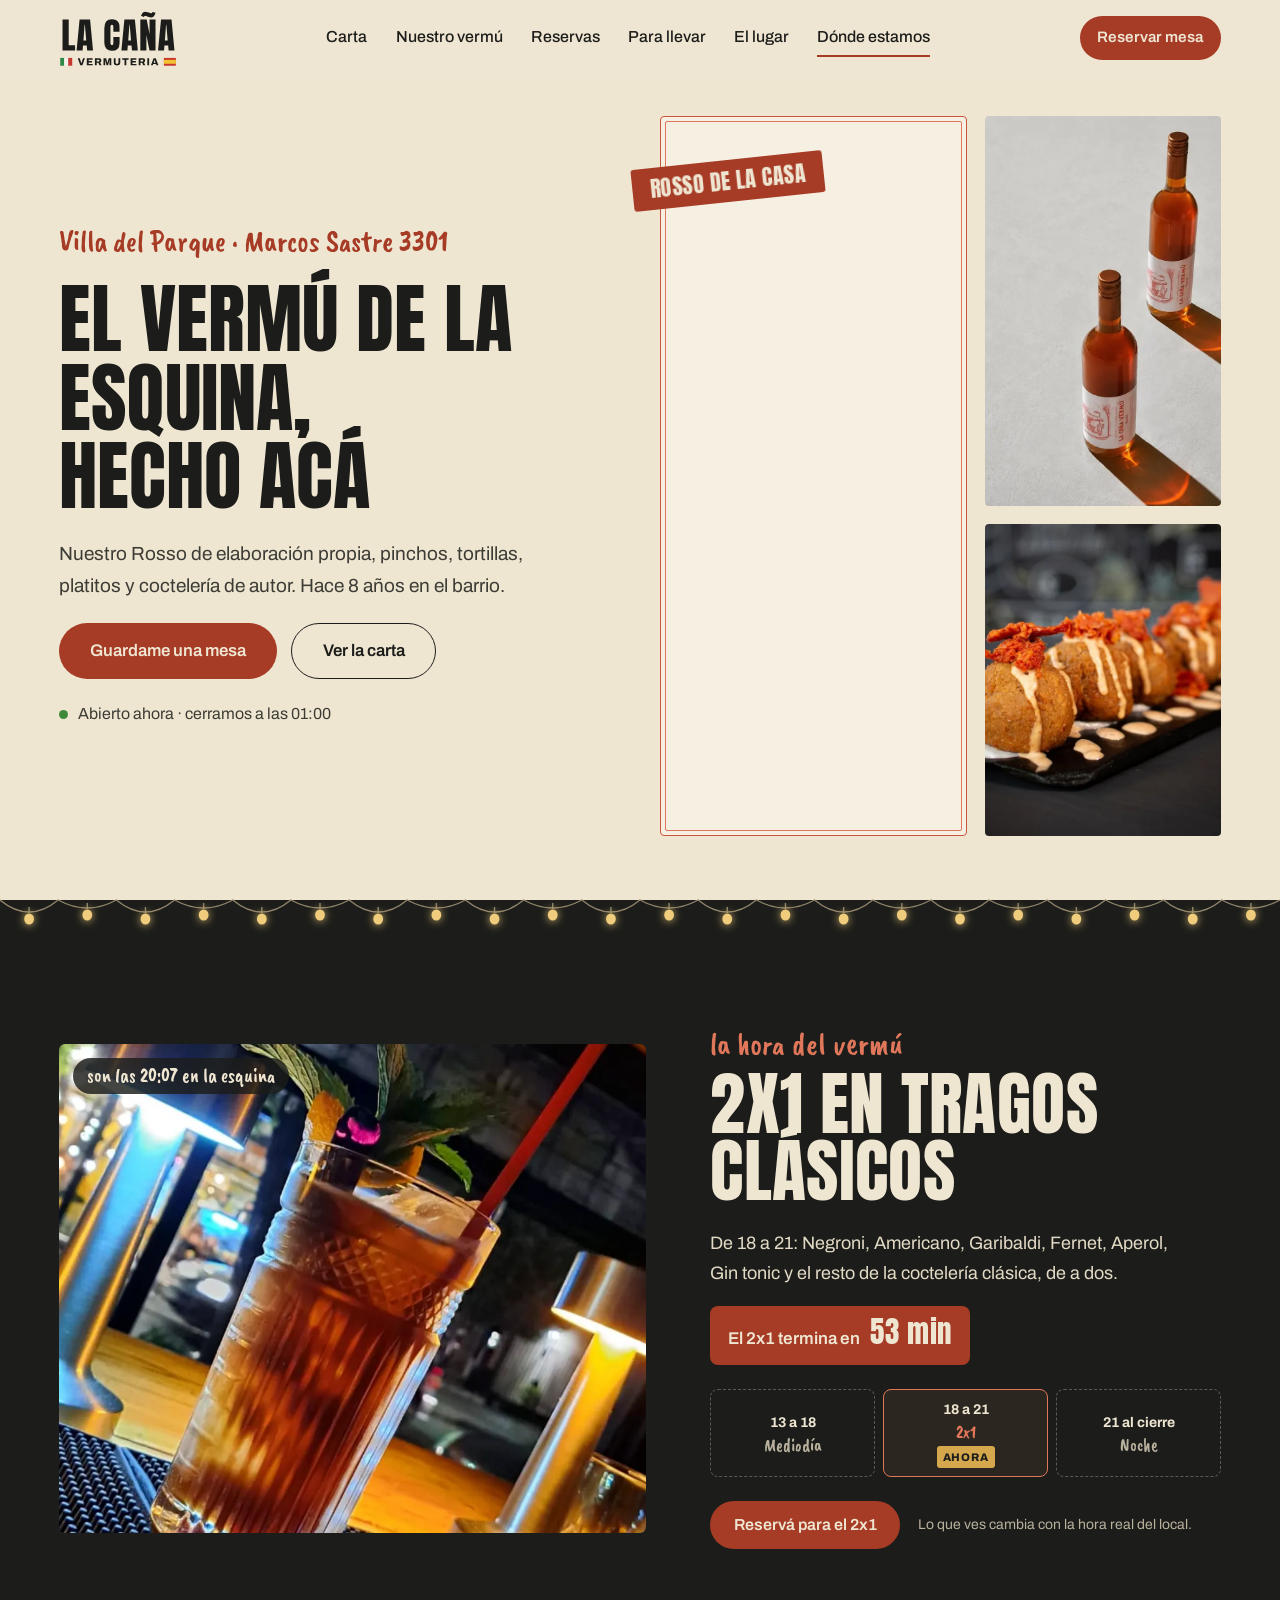
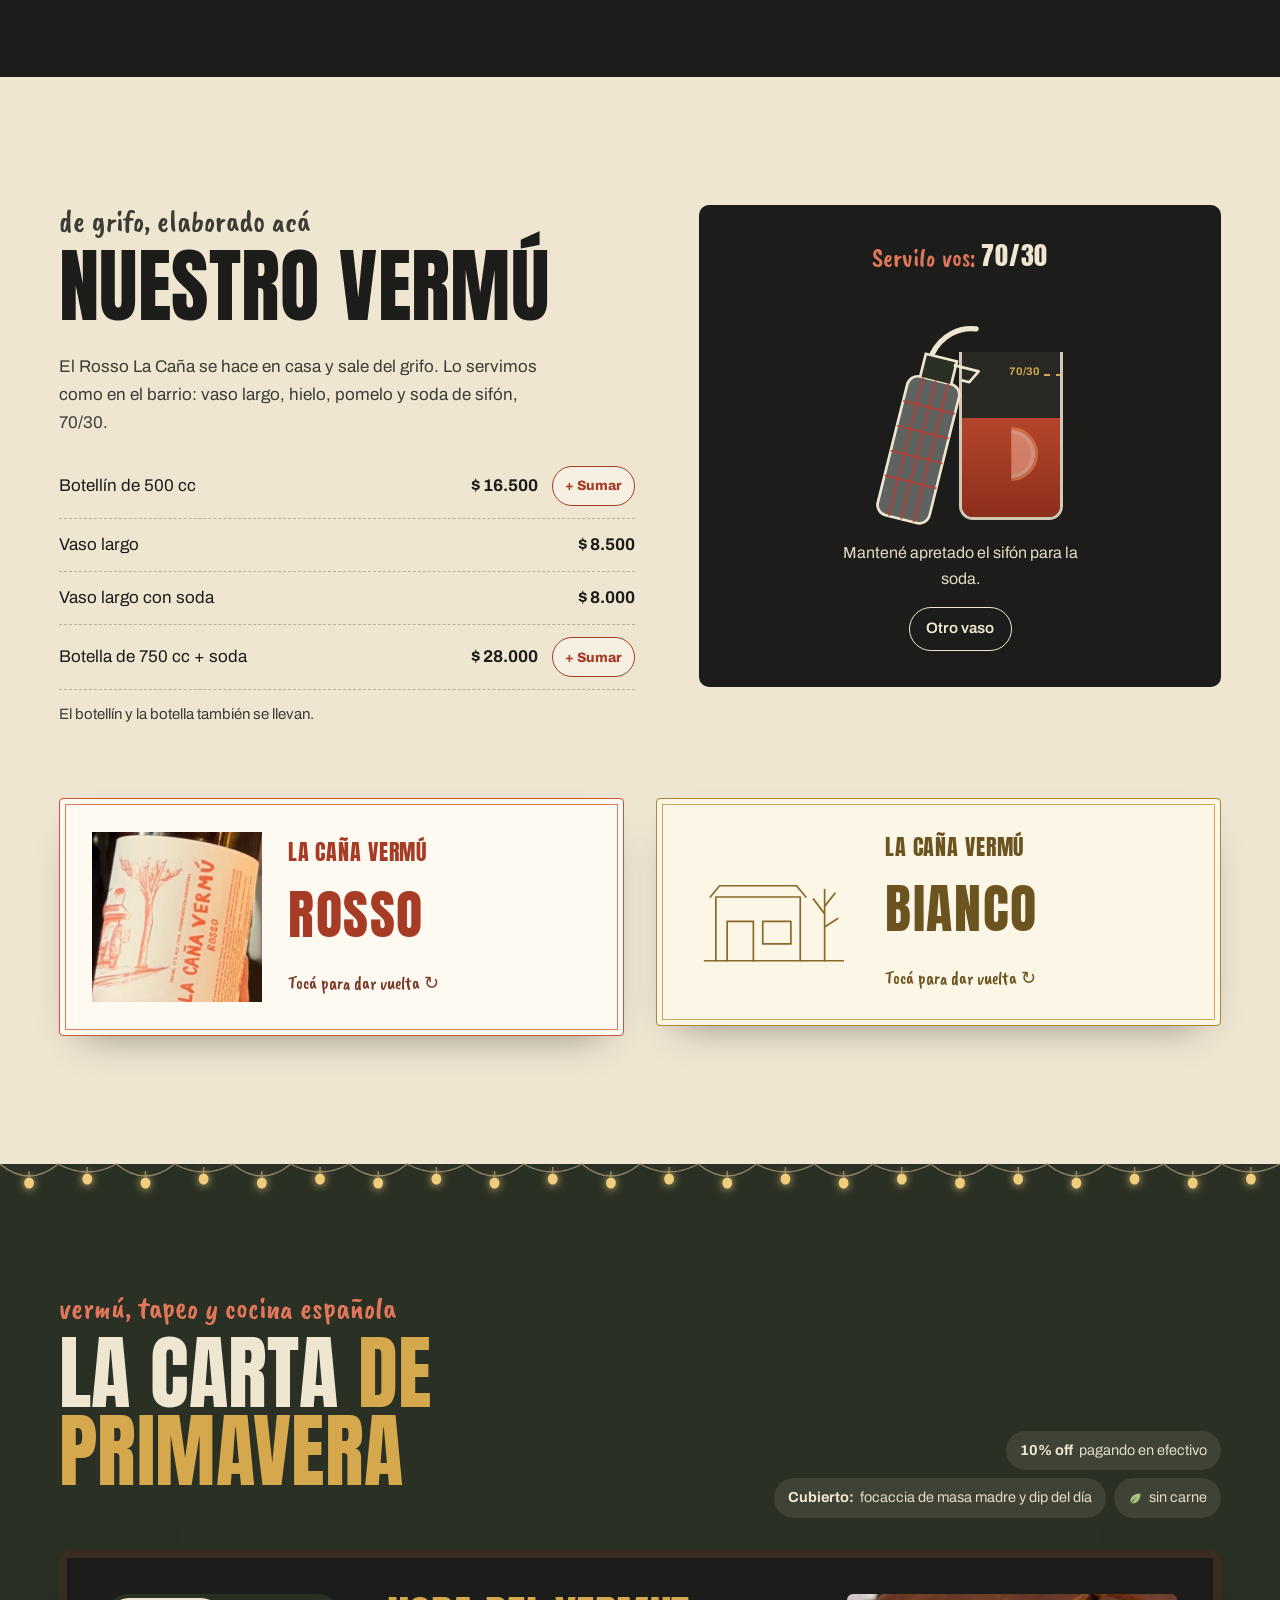
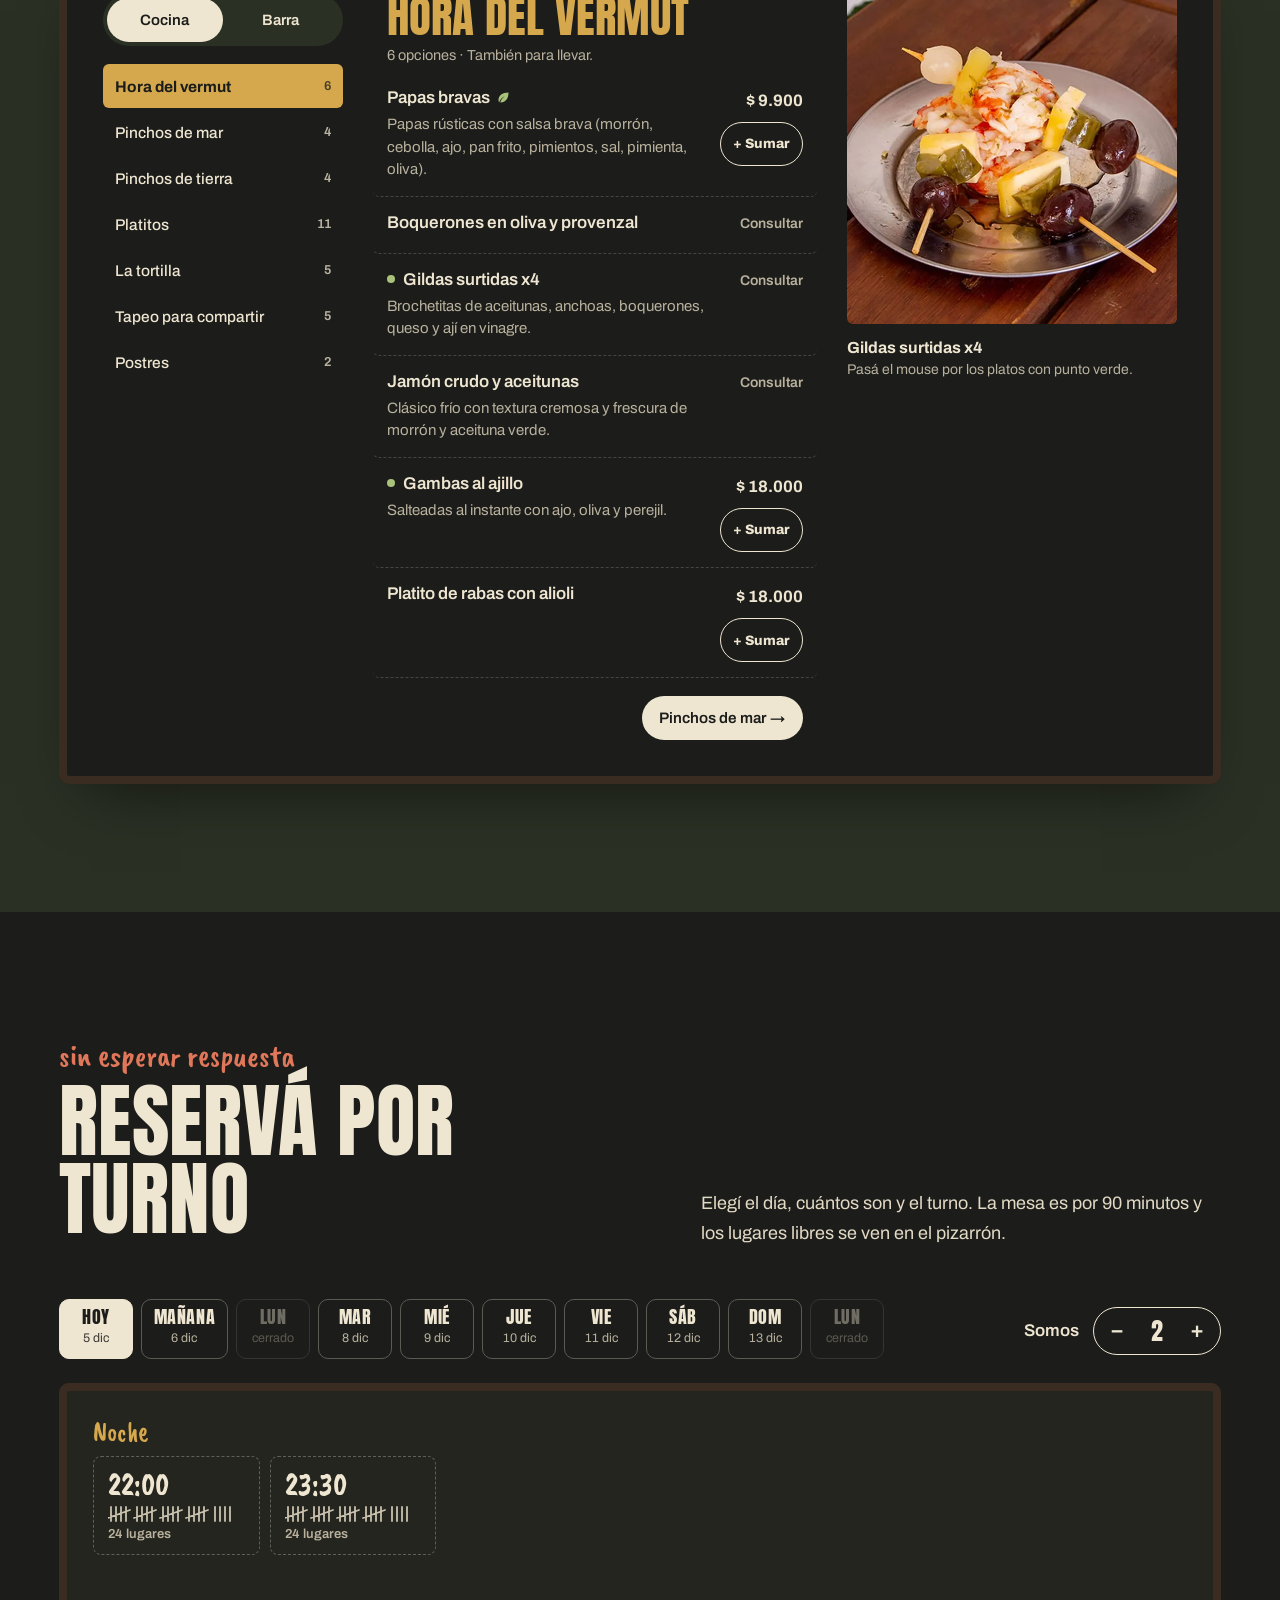
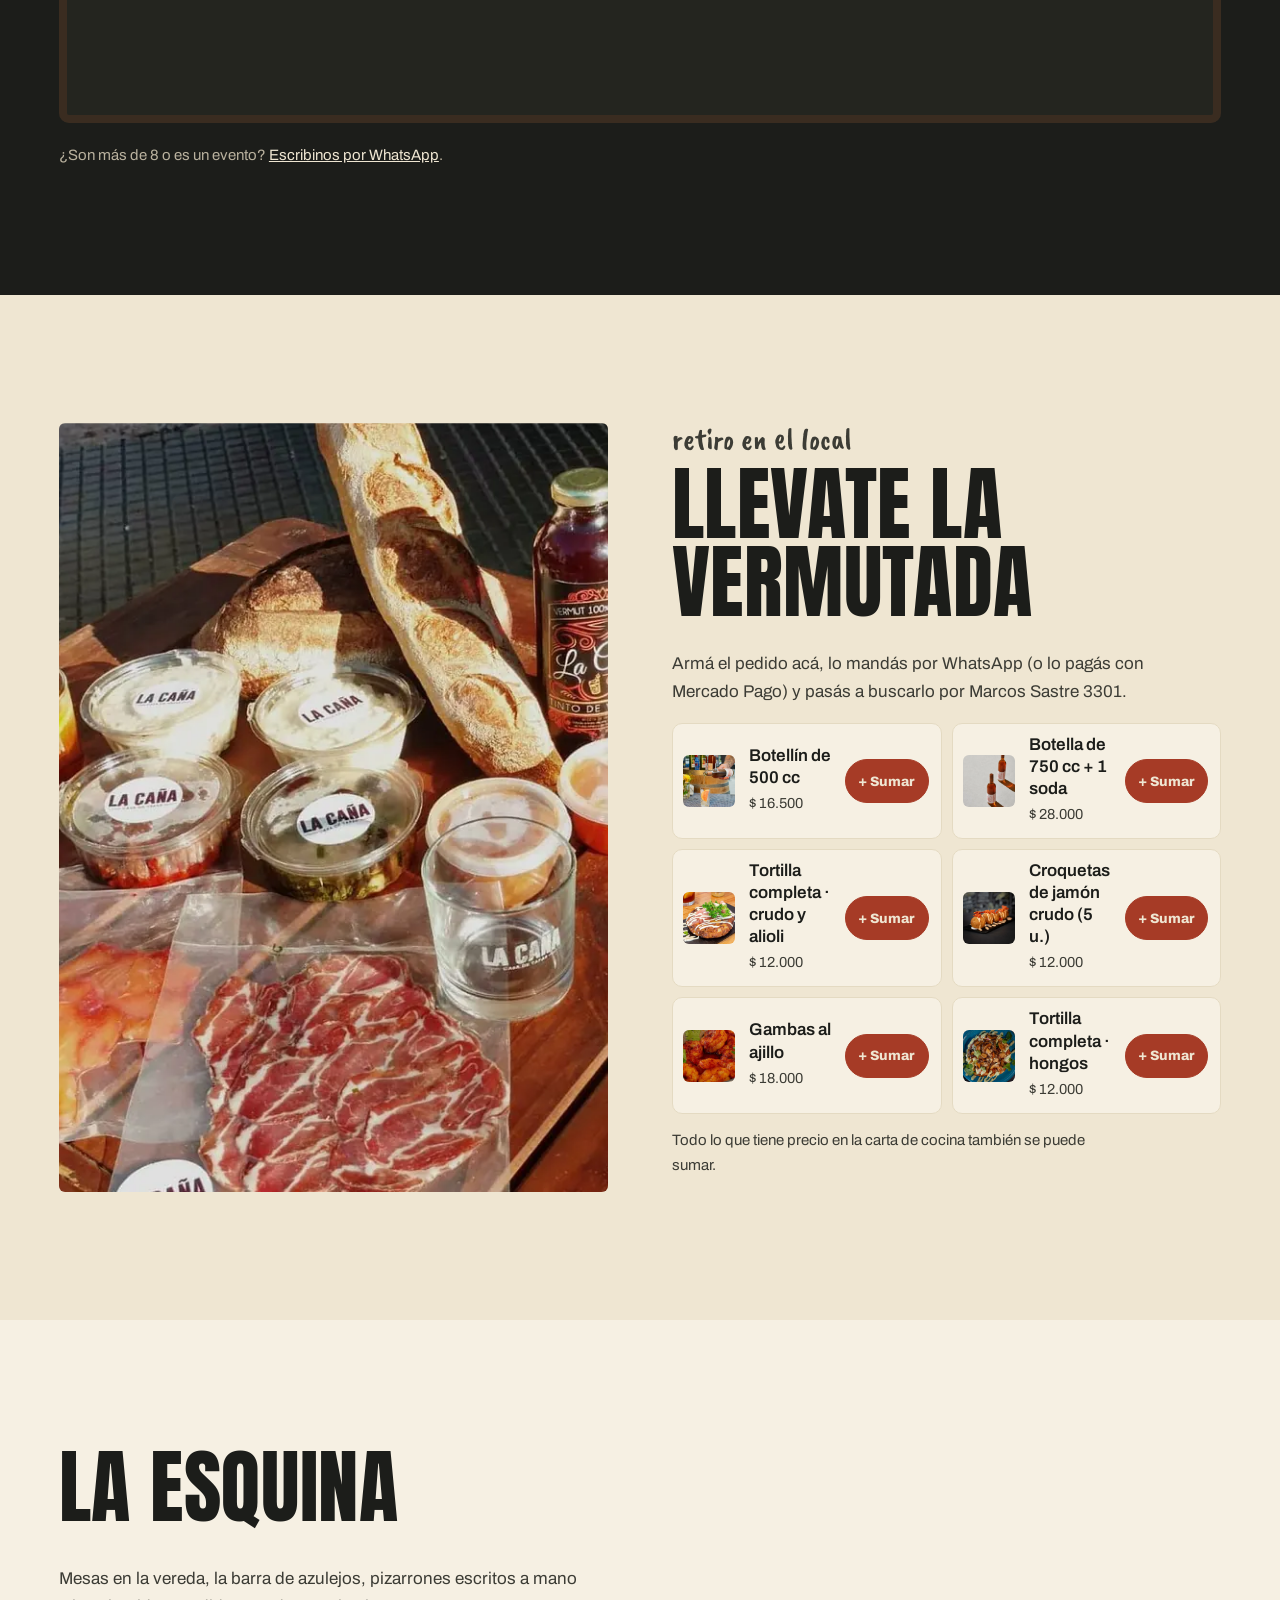
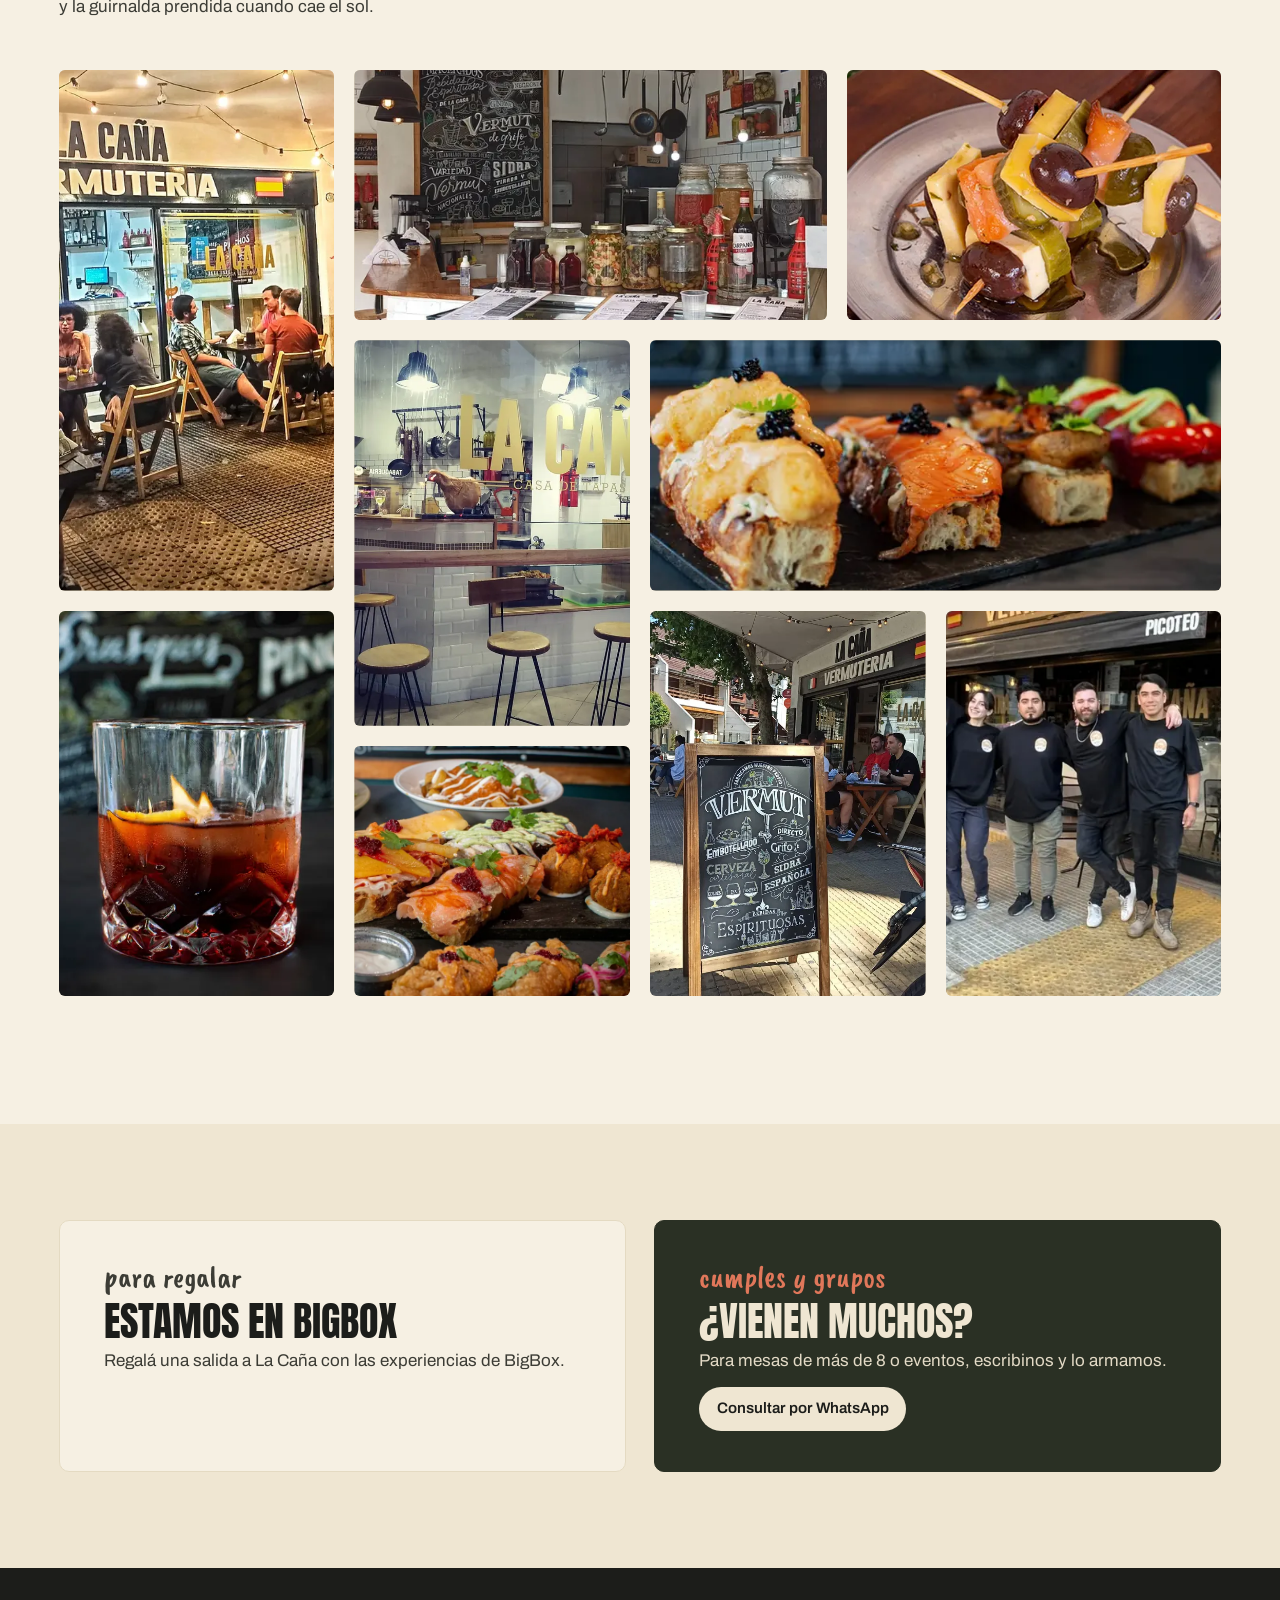
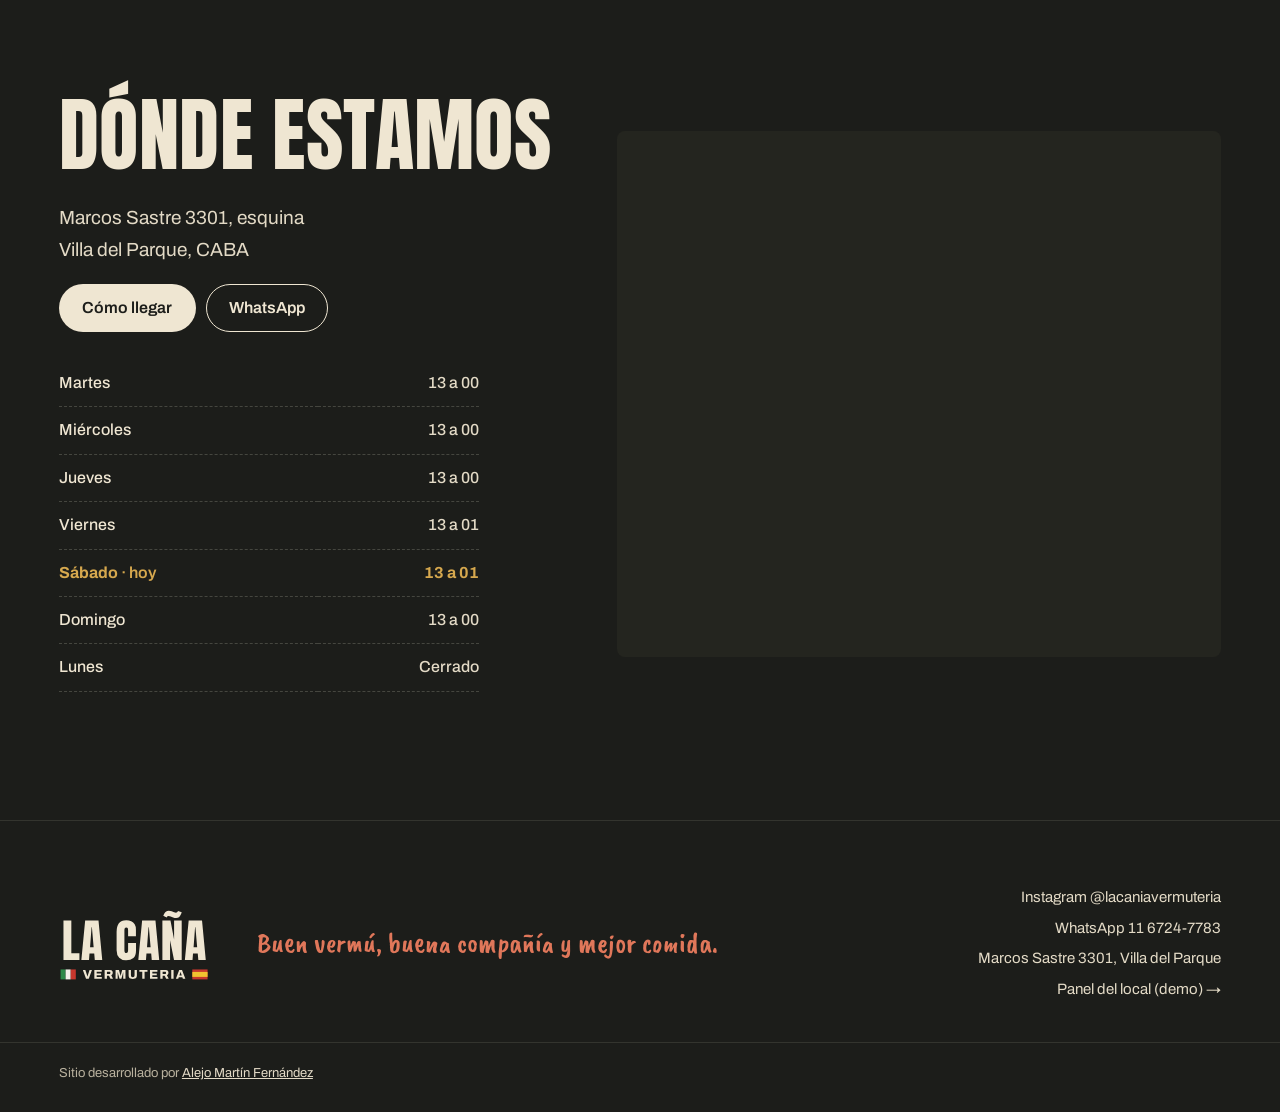
==== commit 989d4581: "Guirnalda colgando del borde de la sección de arriba y título Bianco legible en el dorso Co-Authored" ====
--- a/index.html
+++ b/index.html
@@ -28,7 +28,7 @@
     if (!matchMedia('(prefers-reduced-motion: reduce)').matches) d.classList.add('con-intro'); })();
 </script>
 <link rel="stylesheet" href="kit/kit.css?v=3">
-<link rel="stylesheet" href="css/style.css?v=3">
+<link rel="stylesheet" href="css/style.css?v=4">
 <script type="application/ld+json">
 {"@context":"https://schema.org","@type":"BarOrPub","name":"La Caña Vermutería","servesCuisine":["Española","Tapas"],"address":{"@type":"PostalAddress","streetAddress":"Marcos Sastre 3301","addressLocality":"Villa del Parque, CABA","addressCountry":"AR"},"telephone":"+54 9 11 6724-7783","url":"https://la-cana-vermuteria.vercel.app/","image":"https://la-cana-vermuteria.vercel.app/img/og.jpg","openingHours":["Tu-Th 13:00-24:00","Fr-Sa 13:00-01:00","Su 13:00-24:00"],"sameAs":["https://www.instagram.com/lacaniavermuteria/"],"acceptsReservations":"True"}
 </script>
--- a/css/style.css
+++ b/css/style.css
@@ -189,7 +189,8 @@
 @media (min-width: 900px) and (max-height: 760px) { .hero__t { font-size: clamp(2.6rem, 6.6vh + 1vw, 5rem); } .hero__txt { gap: 16px; } .hero { padding-top: calc(var(--barra) + 24px); padding-bottom: 52px; } }
 
 /* ---------- guirnalda ---------- */
-.guirnalda { height: 54px; margin-block: -27px; position: relative; z-index: 3; pointer-events: none; overflow: clip; }
+/* cuelga del borde de la sección de arriba: el cable va justo en el corte y las lamparitas caen sobre la de abajo */
+.guirnalda { height: 54px; margin-top: -6px; margin-bottom: -48px; position: relative; z-index: 3; pointer-events: none; overflow: clip; }
 .guirnalda svg { width: 100%; height: 100%; }
 .guirnalda circle { fill: #8f7a52; transition: fill .3s, filter .3s; }
 .guirnalda.prendida circle { fill: #f0cd7c; filter: drop-shadow(0 0 5px rgba(240, 205, 124, .95)); transition-delay: calc(var(--i) * 60ms); }
@@ -251,6 +252,7 @@
 .etq__dorso ul { margin: 0; padding-left: 1.1em; display: grid; gap: 6px; font-size: 15px; line-height: 1.45; }
 .etq--bianco .etq__frente { background: #fbf6e6; border-color: #a8873d; box-shadow: inset 0 0 0 5px #fbf6e6, inset 0 0 0 6px #c9a85a, 0 18px 40px -22px rgba(0, 0, 0, .45); }
 .etq--bianco .etq__marca, .etq--bianco .etq__tipo { color: #6b5420; }
+.etq--bianco .etq__dorso .etq__tipo { color: var(--tiza); }
 .etq--bianco .etq__girar { color: #6b5420; }
 .etq--bianco .etq__dorso { background: #6b5420; }
 .etq__dibujo { object-fit: contain; padding: 10px; }
